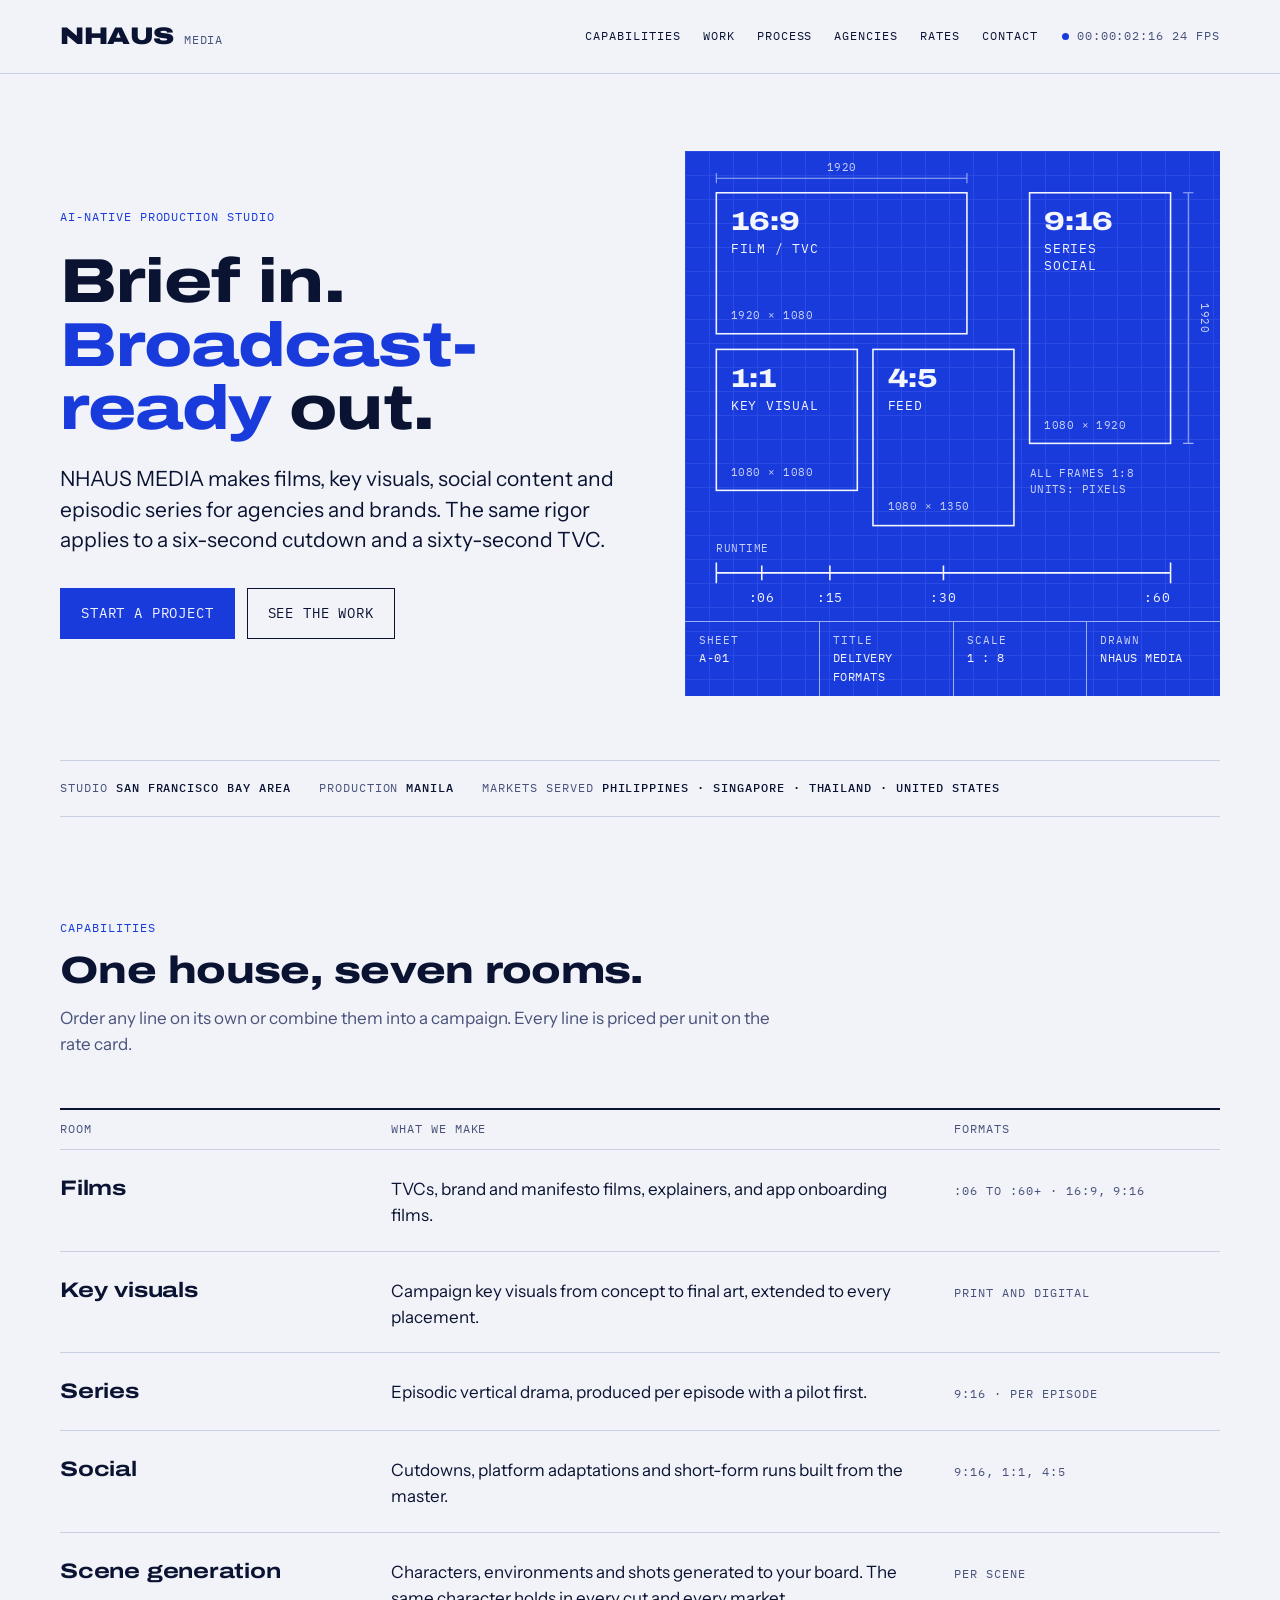
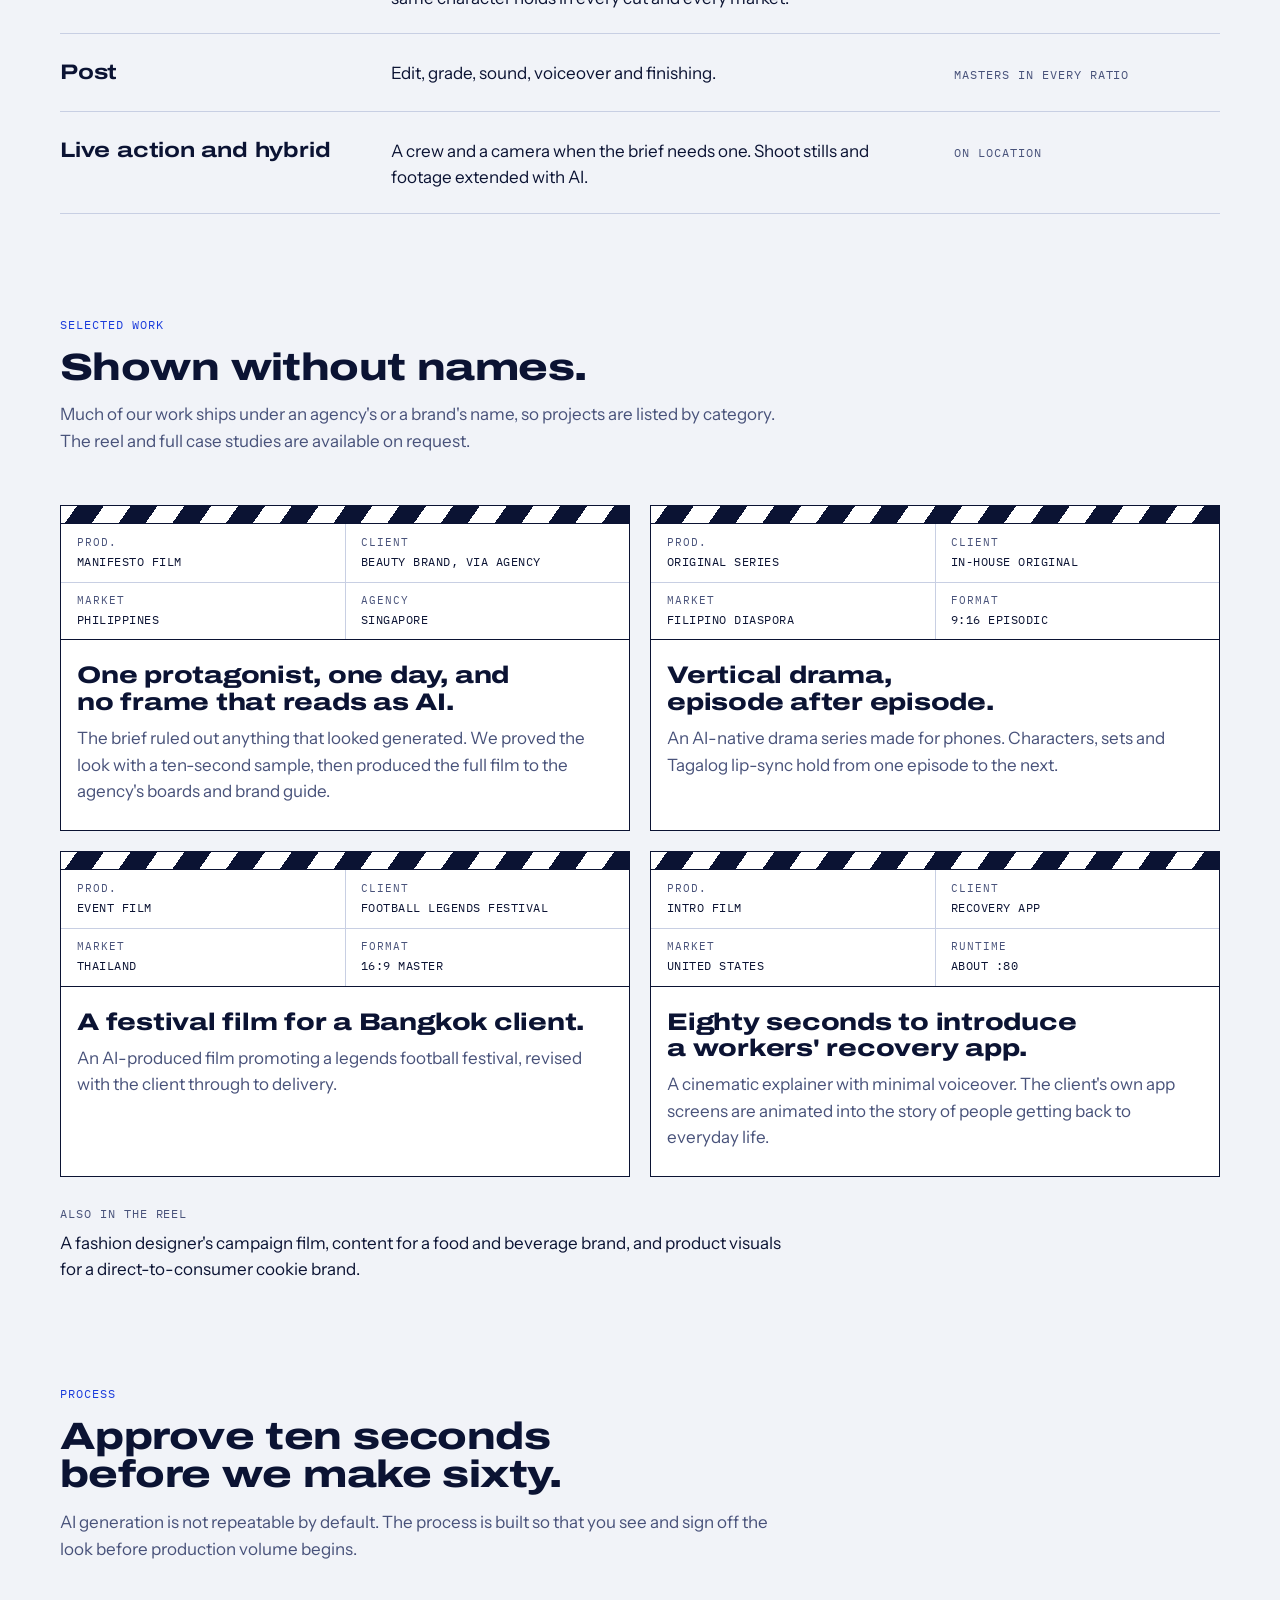
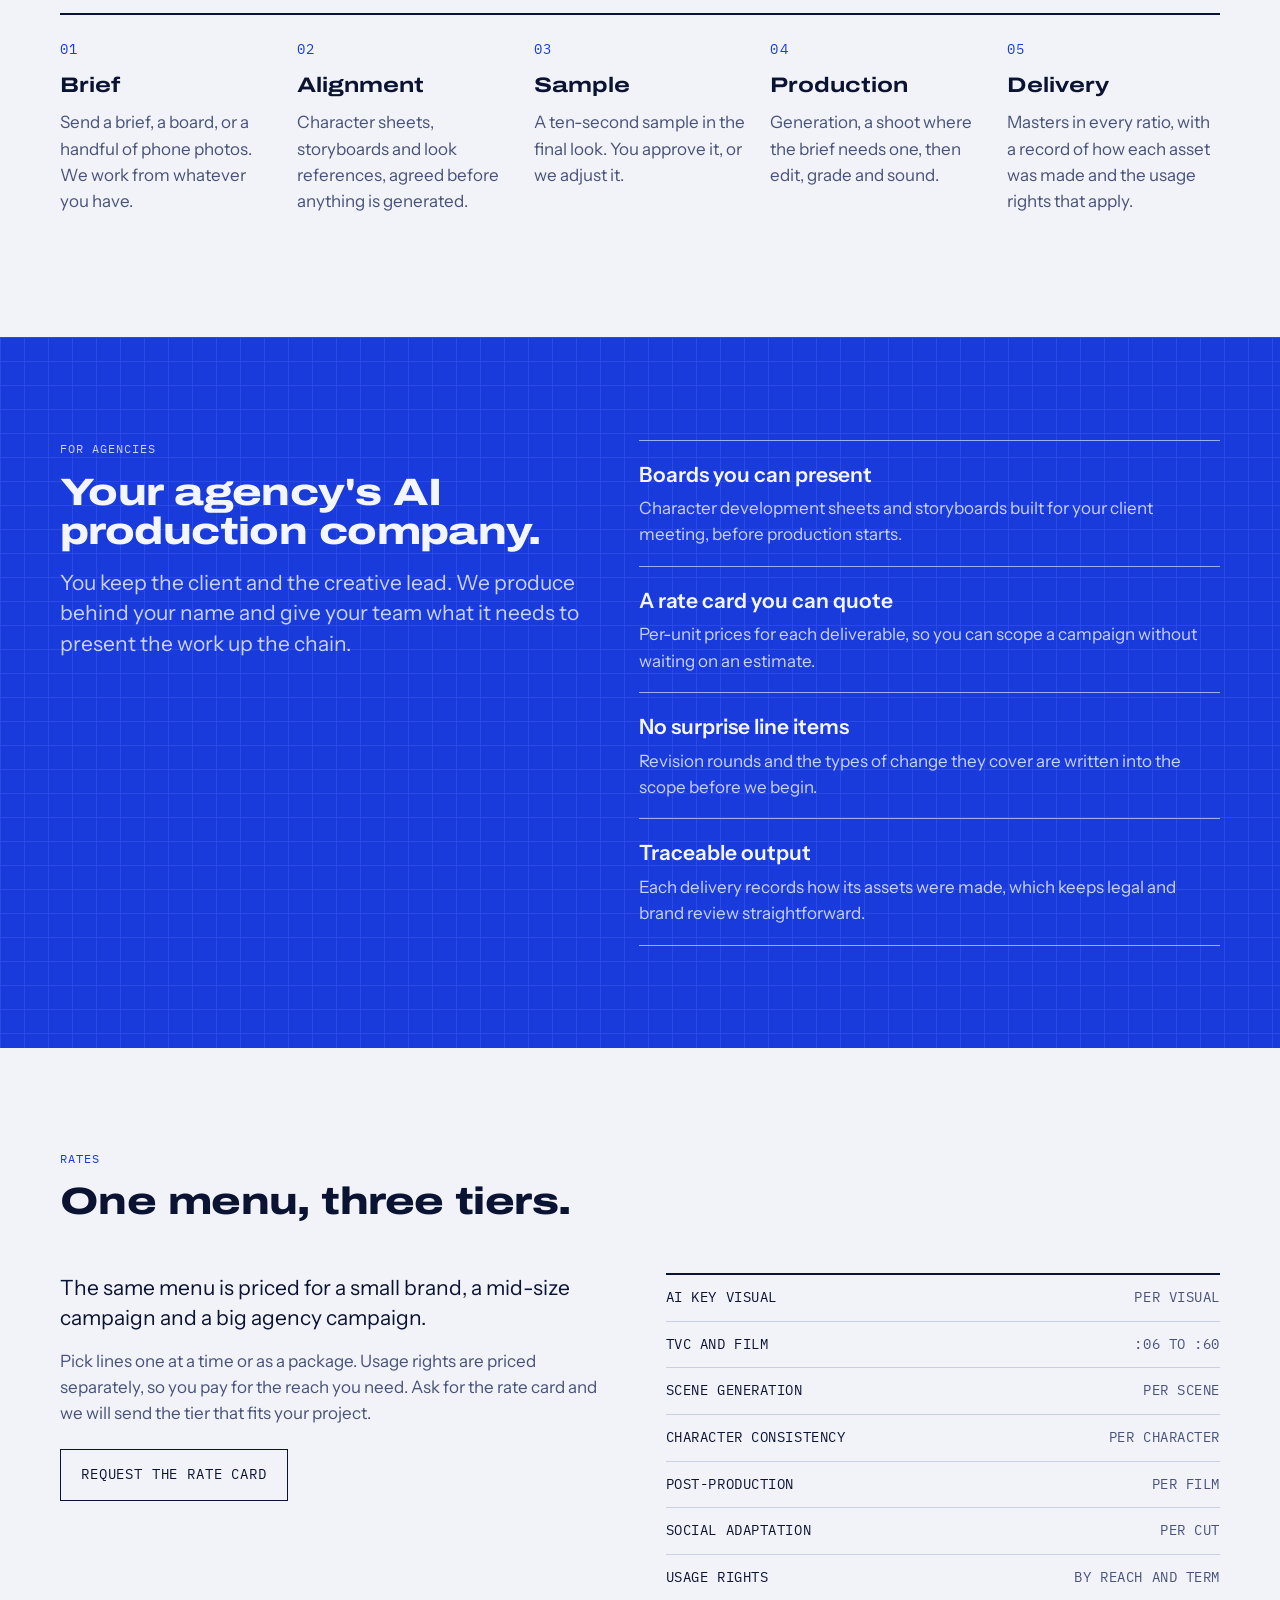
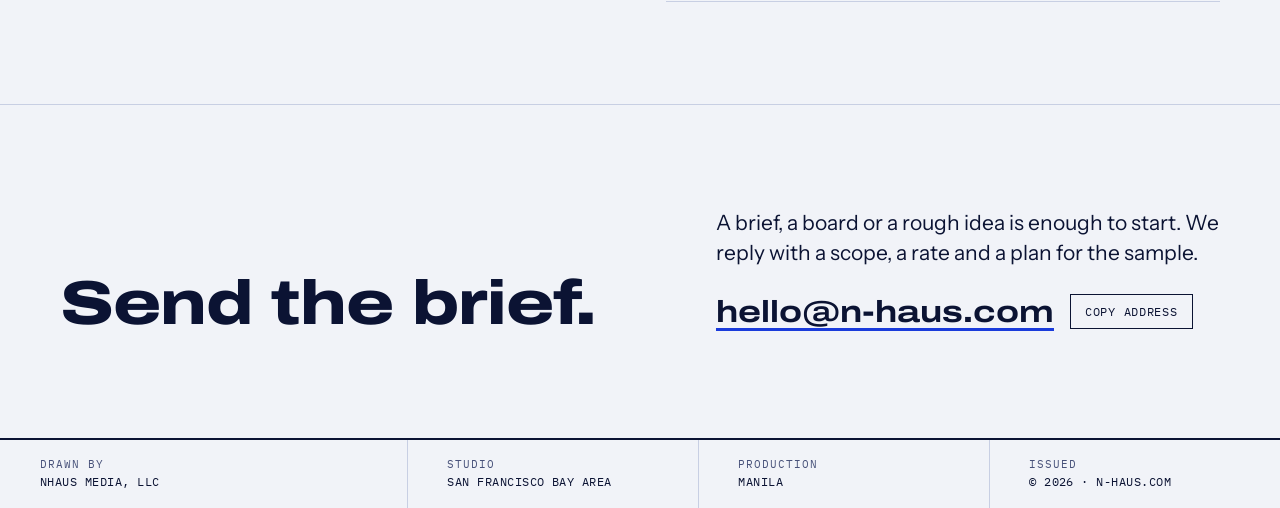
==== index.html @ 71c9416d "Add site v1: index, fonts, favicon, robots, CNAME, .nojekyll Co-Authored-By: Claude Opus 5.5 (1M con" ====
<!doctype html>
<html lang="en">
<head>
<meta charset="utf-8">
<meta name="viewport" content="width=device-width, initial-scale=1, viewport-fit=cover">
<title>NHAUS MEDIA | AI-native production studio</title>
<meta name="description" content="NHAUS MEDIA is an AI-native production studio making films, key visuals, social content and episodic series for agencies and brands.">
<link rel="canonical" href="https://www.n-haus.com/">
<meta property="og:type" content="website">
<meta property="og:site_name" content="NHAUS MEDIA">
<meta property="og:title" content="NHAUS MEDIA | AI-native production studio">
<meta property="og:description" content="NHAUS MEDIA is an AI-native production studio making films, key visuals, social content and episodic series for agencies and brands.">
<meta property="og:url" content="https://www.n-haus.com/">
<meta name="theme-color" content="#1A3BDB">
<link rel="icon" href="favicon.svg" type="image/svg+xml">
<link rel="preload" href="fonts/archivo.woff2" as="font" type="font/woff2" crossorigin>
<style>
@font-face { font-family: "Archivo"; src: url("fonts/archivo.woff2") format("woff2"); font-weight: 100 900; font-stretch: 62% 125%; font-style: normal; font-display: swap; }
@font-face { font-family: "Instrument Sans"; src: url("fonts/instrument-sans.woff2") format("woff2"); font-weight: 400 700; font-style: normal; font-display: swap; }
@font-face { font-family: "IBM Plex Mono"; src: url("fonts/ibm-plex-mono-400.woff2") format("woff2"); font-weight: 400; font-style: normal; font-display: swap; }
@font-face { font-family: "IBM Plex Mono"; src: url("fonts/ibm-plex-mono-500.woff2") format("woff2"); font-weight: 500; font-style: normal; font-display: swap; }
img { max-width: 100%; }
[hidden] { display: none !important; }

/* Layout concept: the site is an architect's drawing set for a production house.
   A cool paper ground, one cyanotype-blue sheet per key moment, frames drawn to scale,
   a schedule instead of feature cards, a title block instead of a footer. */
:root {
  --paper: #F1F3F8;
  --sheet: #FFFFFF;
  --ink: #0B1333;
  --ink-2: #48527A;
  --rule: #C8CFE3;
  --accent: #1A3BDB;
  --band: #1A3BDB;
  --band-grid: #2B4AE4;
  --band-line: #9DAEF8;
  --on-band: #F4F6FF;
  --on-band-2: #C9D2FA;

  --f-display: "Archivo", "Arial Black", "Helvetica Neue", Arial, sans-serif;
  --f-body: "Instrument Sans", "Helvetica Neue", Helvetica, Arial, sans-serif;
  --f-mono: "IBM Plex Mono", ui-monospace, "SF Mono", Menlo, Consolas, monospace;

  --t-xs: 0.75rem;
  --t-sm: 0.875rem;
  --t-base: 1.0625rem;
  --t-lg: 1.3125rem;
  --t-xl: clamp(1.6rem, 1.6vw + 1.1rem, 2.4rem);
  --t-hero: clamp(2.1rem, 3.6vw + 1rem, 4rem);

  --gutter: clamp(16px, 4vw, 40px);
  --section: clamp(56px, 8vw, 112px);
}
@media (prefers-color-scheme: dark) {
  :root:not([data-theme="light"]) {
    --paper: #080C1E;
    --sheet: #0E1430;
    --ink: #E8ECFA;
    --ink-2: #9AA5CB;
    --rule: #252F59;
    --accent: #8CA1FF;
    --band: #1A3BDB;
    --band-grid: #2B4AE4;
    --band-line: #9DAEF8;
    --on-band: #F4F6FF;
    --on-band-2: #C9D2FA;
    color-scheme: dark;
  }
}
:root[data-theme="dark"] {
  --paper: #080C1E;
  --sheet: #0E1430;
  --ink: #E8ECFA;
  --ink-2: #9AA5CB;
  --rule: #252F59;
  --accent: #8CA1FF;
  --band: #1A3BDB;
  --band-grid: #2B4AE4;
  --band-line: #9DAEF8;
  --on-band: #F4F6FF;
  --on-band-2: #C9D2FA;
  color-scheme: dark;
}

*, *::before, *::after { box-sizing: border-box; }
html { scroll-behavior: smooth; }
body {
  margin: 0;
  background: var(--paper);
  color: var(--ink);
  font-family: var(--f-body);
  font-size: var(--t-base);
  line-height: 1.55;
  -webkit-font-smoothing: antialiased;
}
a { color: inherit; }
:focus-visible { outline: 2px solid var(--accent); outline-offset: 3px; }
p { margin: 0; }
h1, h2, h3 { margin: 0; text-wrap: balance; }

.wrap {
  max-width: 1240px;
  margin-inline: auto;
  padding-inline: var(--gutter);
}

/* ---------- shared type roles ---------- */
.mono {
  font-family: var(--f-mono);
  font-size: var(--t-xs);
  letter-spacing: 0.08em;
  text-transform: uppercase;
}
.display {
  font-family: var(--f-display);
  font-stretch: 125%;
  font-variation-settings: "wdth" 125;
  font-weight: 800;
  line-height: 1.02;
  letter-spacing: -0.015em;
}
.eyebrow { color: var(--accent); }
.lede { font-size: var(--t-lg); line-height: 1.45; max-width: 34em; }
.muted { color: var(--ink-2); }

/* ---------- header ---------- */
.top {
  border-bottom: 1px solid var(--rule);
}
.top .wrap {
  display: flex;
  align-items: center;
  gap: 24px;
  padding-block: 18px;
  flex-wrap: wrap;
}
.mark {
  display: flex;
  align-items: baseline;
  gap: 10px;
  text-decoration: none;
  margin-right: auto;
}
.mark b {
  font-family: var(--f-display);
  font-stretch: 125%;
  font-variation-settings: "wdth" 125;
  font-weight: 900;
  font-size: 1.5rem;
  letter-spacing: -0.02em;
}
.mark span { color: var(--ink-2); }
.nav {
  display: flex;
  gap: 22px;
  flex-wrap: nowrap;
  min-width: 0;
  max-width: 100%;
  overflow-x: auto;
  scrollbar-width: none;
}
.nav::-webkit-scrollbar { display: none; }
.nav a { white-space: nowrap; }
.nav a { text-decoration: none; padding-block: 4px; border-bottom: 1px solid transparent; }
.nav a:hover { border-bottom-color: var(--accent); color: var(--accent); }
.tc {
  display: none;
  align-items: center;
  gap: 8px;
  color: var(--ink-2);
  font-variant-numeric: tabular-nums;
}
.tc i { width: 7px; height: 7px; border-radius: 50%; background: var(--accent); display: block; }
@media (min-width: 900px) { .tc { display: flex; } }

/* ---------- hero ---------- */
.hero { padding-block: clamp(36px, 6vw, 80px) clamp(40px, 5vw, 72px); }
.hero-grid {
  display: grid;
  gap: clamp(32px, 5vw, 64px);
  align-items: center;
}
@media (min-width: 1000px) {
  .hero-grid { grid-template-columns: minmax(0, 1.05fr) minmax(0, 1fr); }
}
.hero-copy { display: flex; flex-direction: column; gap: 24px; min-width: 0; }
.hero h1 { font-size: var(--t-hero); overflow-wrap: anywhere; }
.hero h1 em { font-style: normal; color: var(--accent); }
.actions { display: flex; flex-wrap: wrap; gap: 12px; margin-top: 8px; }
.btn {
  display: inline-flex;
  align-items: center;
  gap: 10px;
  padding: 14px 20px;
  font-family: var(--f-mono);
  font-size: var(--t-sm);
  letter-spacing: 0.06em;
  text-transform: uppercase;
  text-decoration: none;
  border: 1px solid var(--ink);
  background: transparent;
  color: var(--ink);
  cursor: pointer;
  transition: transform 0.15s ease, background-color 0.15s ease, color 0.15s ease;
}
.btn:hover { background: var(--ink); color: var(--paper); }
.btn.solid { background: var(--band); border-color: var(--band); color: var(--on-band); }
.btn.solid:hover { transform: translateY(-2px); background: var(--band); color: var(--on-band); }

/* blueprint sheet */
.blueprint {
  background-color: var(--band);
  background-image:
    linear-gradient(var(--band-grid) 1px, transparent 1px),
    linear-gradient(90deg, var(--band-grid) 1px, transparent 1px);
  background-size: 24px 24px;
  color: var(--on-band);
  min-width: 0;
}
.blueprint svg { display: block; width: 100%; height: auto; }
.bp-line { fill: none; stroke: var(--on-band); stroke-width: 1.5; }
.bp-thin { fill: none; stroke: var(--band-line); stroke-width: 1; }
.bp-ratio {
  fill: var(--on-band);
  font-family: var(--f-display);
  font-stretch: 125%;
  font-variation-settings: "wdth" 125;
  font-weight: 800;
  font-size: 25px;
}
.bp-label { fill: var(--on-band); font-family: var(--f-mono); font-size: 12px; letter-spacing: 0.06em; }
.bp-dim { fill: var(--on-band-2); font-family: var(--f-mono); font-size: 11px; letter-spacing: 0.04em; }
.titleblock {
  overflow: hidden;
  display: grid;
  grid-template-columns: repeat(2, minmax(0, 1fr));
  border-top: 1px solid var(--band-line);
}
@media (min-width: 560px) { .titleblock { grid-template-columns: repeat(4, minmax(0, 1fr)); } }
.titleblock div {
  padding: 10px 14px;
  border-right: 1px solid var(--band-line);
  border-bottom: 1px solid var(--band-line);
  margin: 0 -1px -1px 0;
  min-width: 0;
}
.titleblock dt, .tb-k { color: var(--on-band-2); display: block; font-size: 0.6875rem; }
.tb-v { display: block; font-size: var(--t-xs); letter-spacing: 0.04em; }

/* markets line */
.markets {
  display: flex;
  flex-wrap: wrap;
  gap: 8px 28px;
  padding-block: 18px;
  border-top: 1px solid var(--rule);
  border-bottom: 1px solid var(--rule);
  color: var(--ink-2);
}
.markets b { color: var(--ink); font-weight: 500; }

/* ---------- sections ---------- */
.section { padding-block: var(--section); }
.section-head {
  display: grid;
  gap: 14px;
  margin-bottom: clamp(28px, 4vw, 52px);
  max-width: 46rem;
}
.section-head h2 { font-size: var(--t-xl); }

/* schedule of capabilities */
.schedule { border-top: 2px solid var(--ink); }
.row {
  display: grid;
  gap: 6px 32px;
  padding-block: 22px;
  border-bottom: 1px solid var(--rule);
  align-items: baseline;
}
@media (min-width: 820px) {
  .row { grid-template-columns: minmax(0, 0.9fr) minmax(0, 1.6fr) minmax(0, 0.8fr); }
}
.row h3 {
  font-family: var(--f-display);
  font-stretch: 125%;
  font-variation-settings: "wdth" 125;
  font-weight: 700;
  font-size: var(--t-lg);
  letter-spacing: -0.01em;
}
.row p { max-width: 38em; min-width: 0; }
.row .spec { color: var(--ink-2); }
.row-head { padding-block: 10px; color: var(--ink-2); display: none; }
@media (min-width: 820px) { .row-head { display: grid; } }

/* work slates */
.slates { display: grid; gap: 20px; }
@media (min-width: 780px) { .slates { grid-template-columns: repeat(2, minmax(0, 1fr)); } }
.slate {
  background: var(--sheet);
  border: 1px solid var(--ink);
  display: flex;
  flex-direction: column;
  min-width: 0;
}
.sticks {
  height: 18px;
  background: repeating-linear-gradient(-55deg, var(--ink) 0 22px, var(--sheet) 22px 44px);
  border-bottom: 1px solid var(--ink);
}
.slate dl {
  overflow: hidden;
  margin: 0;
  display: grid;
  grid-template-columns: repeat(2, minmax(0, 1fr));
  border-bottom: 1px solid var(--ink);
}
.slate dl div { padding: 10px 16px; border-right: 1px solid var(--rule); border-bottom: 1px solid var(--rule); margin: 0 -1px -1px 0; min-width: 0; }
.slate dt { color: var(--ink-2); font-size: 0.6875rem; }
.slate dd { margin: 2px 0 0; font-size: var(--t-xs); letter-spacing: 0.04em; }
.slate-body { padding: 22px 16px 26px; display: grid; gap: 10px; }
.slate-body h3 {
  font-family: var(--f-display);
  font-stretch: 125%;
  font-variation-settings: "wdth" 125;
  font-weight: 800;
  font-size: 1.5rem;
  line-height: 1.1;
  letter-spacing: -0.01em;
}
.slate-body p { color: var(--ink-2); max-width: 36em; }
.also { margin-top: 28px; display: grid; gap: 6px; max-width: 46rem; }

/* process */
.steps {
  list-style: none;
  margin: 0;
  padding: 0;
  display: grid;
  border-top: 2px solid var(--ink);
}
.steps li {
  display: grid;
  grid-template-columns: 3.2rem minmax(0, 1fr);
  gap: 4px 16px;
  padding-block: 20px;
  border-bottom: 1px solid var(--rule);
  min-width: 0;
}
.steps .n { color: var(--accent); font-size: var(--t-sm); padding-top: 4px; }
.steps h3 { font-family: var(--f-display); font-stretch: 125%; font-variation-settings: "wdth" 125; font-weight: 700; font-size: var(--t-lg); }
.steps p { grid-column: 2; color: var(--ink-2); max-width: 40em; }
@media (min-width: 1040px) {
  .steps { grid-template-columns: repeat(5, minmax(0, 1fr)); gap: 0 24px; }
  .steps li { grid-template-columns: minmax(0, 1fr); border-bottom: 0; align-content: start; gap: 8px; }
  .steps p { grid-column: 1; }
}

/* agencies band */
.band {
  background-color: var(--band);
  background-image:
    linear-gradient(var(--band-grid) 1px, transparent 1px),
    linear-gradient(90deg, var(--band-grid) 1px, transparent 1px);
  background-size: 24px 24px;
  color: var(--on-band);
}
.band .eyebrow { color: var(--on-band-2); }
.band h2 { font-size: var(--t-xl); }
.band-grid { display: grid; gap: clamp(28px, 4vw, 56px); }
@media (min-width: 900px) { .band-grid { grid-template-columns: minmax(0, 1fr) minmax(0, 1.1fr); align-items: start; } }
.band-lead { display: grid; gap: 16px; }
.band-lead .band-say { color: var(--on-band-2); font-size: var(--t-lg); line-height: 1.45; max-width: 30em; }
.terms { margin: 0; display: grid; border-top: 1px solid var(--band-line); }
.terms div { padding-block: 18px; border-bottom: 1px solid var(--band-line); display: grid; gap: 4px; }
.terms dt { font-weight: 600; font-size: var(--t-lg); }
.terms dd { margin: 0; color: var(--on-band-2); max-width: 38em; }

/* rates */
.rates { display: grid; gap: clamp(24px, 4vw, 56px); }
@media (min-width: 900px) { .rates { grid-template-columns: minmax(0, 1fr) minmax(0, 1fr); } }
.rates p + p { margin-top: 14px; }
.menu { list-style: none; margin: 0; padding: 0; border-top: 2px solid var(--ink); }
.menu li {
  display: flex;
  justify-content: space-between;
  gap: 16px;
  padding-block: 12px;
  border-bottom: 1px solid var(--rule);
  font-size: var(--t-sm);
  letter-spacing: 0.04em;
}
.menu li span:last-child { color: var(--ink-2); text-align: right; }

/* contact */
.contact { padding-block: var(--section); border-top: 1px solid var(--rule); }
.contact-grid { display: grid; gap: clamp(28px, 4vw, 56px); align-items: end; }
@media (min-width: 900px) { .contact-grid { grid-template-columns: minmax(0, 1.2fr) minmax(0, 1fr); } }
.contact h2 { font-size: var(--t-hero); }
.contact-copy { display: grid; gap: 20px; }
.mail {
  display: flex;
  flex-wrap: wrap;
  align-items: center;
  gap: 12px 16px;
}
.mail a {
  font-family: var(--f-display);
  font-stretch: 125%;
  font-variation-settings: "wdth" 125;
  font-weight: 700;
  font-size: clamp(1.25rem, 2vw + 0.8rem, 1.9rem);
  text-decoration-color: var(--accent);
  text-underline-offset: 6px;
  overflow-wrap: anywhere;
  user-select: all;
}
.btn.small { padding: 9px 14px; font-size: var(--t-xs); }

/* footer title block */
.foot { border-top: 2px solid var(--ink); overflow: hidden; }
.foot-grid { display: grid; grid-template-columns: repeat(2, minmax(0, 1fr)); }
@media (min-width: 820px) { .foot-grid { grid-template-columns: 1.4fr 1fr 1fr 1fr; } }
.foot-grid div { padding: 16px var(--gutter); border-right: 1px solid var(--rule); border-bottom: 1px solid var(--rule); margin: 0 -1px -1px 0; min-width: 0; }
.foot-grid .k { color: var(--ink-2); display: block; font-size: 0.6875rem; }
.foot-grid .v { display: block; font-size: var(--t-xs); letter-spacing: 0.04em; }

@media (prefers-reduced-motion: reduce) {
  html { scroll-behavior: auto; }
  .btn { transition: none; }
  .btn.solid:hover { transform: none; }
}
</style>
</head>
<body>
<header class="top">
  <div class="wrap">
    <a class="mark" href="#top" aria-label="NHAUS MEDIA, home">
      <b>NHAUS</b><span class="mono">Media</span>
    </a>
    <nav class="nav mono" aria-label="Sections">
      <a href="#capabilities">Capabilities</a>
      <a href="#work">Work</a>
      <a href="#process">Process</a>
      <a href="#agencies">Agencies</a>
      <a href="#rates">Rates</a>
      <a href="#contact">Contact</a>
    </nav>
    <div class="tc mono" aria-hidden="true"><i></i><span id="timecode">00:00:00:00</span><span>24 fps</span></div>
  </div>
</header>

<main id="top">
  <section class="hero">
    <div class="wrap hero-grid">
      <div class="hero-copy">
        <p class="mono eyebrow">AI-native production studio</p>
        <h1 class="display">Brief in. <em>Broadcast-ready</em> out.</h1>
        <p class="lede">NHAUS MEDIA makes films, key visuals, social content and episodic series for agencies and brands. The same rigor applies to a six-second cutdown and a sixty-second TVC.</p>
        <div class="actions">
          <a class="btn solid" href="#contact">Start a project</a>
          <a class="btn" href="#work">See the work</a>
        </div>
      </div>

      <figure class="blueprint" style="margin:0">
        <svg viewBox="0 0 512 450" role="img" aria-labelledby="bp-title bp-desc">
          <title id="bp-title">Delivery formats, drawn to scale</title>
          <desc id="bp-desc">Four frames at 1 to 8 scale: 16 by 9 for film and TVC, 9 by 16 for vertical series and social, 1 by 1 for key visuals, and 4 by 5 for feed. A runtime ruler below marks 6, 15, 30 and 60 seconds.</desc>

          <!-- dimension line above the 16:9 frame -->
          <path class="bp-thin" d="M30 26 H270 M30 21 V31 M270 21 V31"/>
          <text class="bp-dim" x="150" y="19" text-anchor="middle">1920</text>
          <!-- dimension line right of the 9:16 frame -->
          <path class="bp-thin" d="M482 40 V280 M477 40 H487 M477 280 H487"/>
          <text class="bp-dim" x="0" y="0" text-anchor="middle" transform="translate(494 160) rotate(90)">1920</text>

          <!-- 16:9 -->
          <rect class="bp-line" x="30" y="40" width="240" height="135"/>
          <text class="bp-ratio" x="44" y="76">16:9</text>
          <text class="bp-label" x="44" y="98">FILM / TVC</text>
          <text class="bp-dim" x="44" y="161">1920 × 1080</text>

          <!-- 9:16 -->
          <rect class="bp-line" x="330" y="40" width="135" height="240"/>
          <text class="bp-ratio" x="344" y="76">9:16</text>
          <text class="bp-label" x="344" y="98">SERIES</text>
          <text class="bp-label" x="344" y="114">SOCIAL</text>
          <text class="bp-dim" x="344" y="266">1080 × 1920</text>

          <!-- 1:1 -->
          <rect class="bp-line" x="30" y="190" width="135" height="135"/>
          <text class="bp-ratio" x="44" y="226">1:1</text>
          <text class="bp-label" x="44" y="248">KEY VISUAL</text>
          <text class="bp-dim" x="44" y="311">1080 × 1080</text>

          <!-- 4:5 -->
          <rect class="bp-line" x="180" y="190" width="135" height="168.75"/>
          <text class="bp-ratio" x="194" y="226">4:5</text>
          <text class="bp-label" x="194" y="248">FEED</text>
          <text class="bp-dim" x="194" y="344">1080 × 1350</text>

          <!-- legend -->
          <text class="bp-dim" x="330" y="312">ALL FRAMES 1:8</text>
          <text class="bp-dim" x="330" y="328">UNITS: PIXELS</text>

          <!-- runtime ruler: 60 s across 435 units -->
          <path class="bp-line" d="M30 404 H465"/>
          <path class="bp-line" d="M30 394 V414 M73.5 397 V411 M138.75 397 V411 M247.5 397 V411 M465 394 V414"/>
          <text class="bp-dim" x="30" y="384">RUNTIME</text>
          <text class="bp-label" x="73.5" y="432" text-anchor="middle">:06</text>
          <text class="bp-label" x="138.75" y="432" text-anchor="middle">:15</text>
          <text class="bp-label" x="247.5" y="432" text-anchor="middle">:30</text>
          <text class="bp-label" x="465" y="432" text-anchor="end">:60</text>
        </svg>
        <figcaption class="titleblock mono">
          <div><span class="tb-k">Sheet</span><span class="tb-v">A-01</span></div>
          <div><span class="tb-k">Title</span><span class="tb-v">Delivery formats</span></div>
          <div><span class="tb-k">Scale</span><span class="tb-v">1 : 8</span></div>
          <div><span class="tb-k">Drawn</span><span class="tb-v">NHAUS MEDIA</span></div>
        </figcaption>
      </figure>
    </div>
  </section>

  <div class="wrap">
    <p class="markets mono">
      <span>Studio <b>San Francisco Bay Area</b></span>
      <span>Production <b>Manila</b></span>
      <span>Markets served <b>Philippines · Singapore · Thailand · United States</b></span>
    </p>
  </div>

  <section class="section" id="capabilities">
    <div class="wrap">
      <div class="section-head">
        <p class="mono eyebrow">Capabilities</p>
        <h2 class="display">One house, seven rooms.</h2>
        <p class="muted">Order any line on its own or combine them into a campaign. Every line is priced per unit on the rate card.</p>
      </div>

      <div class="schedule">
        <div class="row row-head mono" aria-hidden="true"><span>Room</span><span>What we make</span><span>Formats</span></div>
        <div class="row">
          <h3>Films</h3>
          <p>TVCs, brand and manifesto films, explainers, and app onboarding films.</p>
          <p class="mono spec">:06 to :60+ · 16:9, 9:16</p>
        </div>
        <div class="row">
          <h3>Key visuals</h3>
          <p>Campaign key visuals from concept to final art, extended to every placement.</p>
          <p class="mono spec">Print and digital</p>
        </div>
        <div class="row">
          <h3>Series</h3>
          <p>Episodic vertical drama, produced per episode with a pilot first.</p>
          <p class="mono spec">9:16 · Per episode</p>
        </div>
        <div class="row">
          <h3>Social</h3>
          <p>Cutdowns, platform adaptations and short-form runs built from the master.</p>
          <p class="mono spec">9:16, 1:1, 4:5</p>
        </div>
        <div class="row">
          <h3>Scene generation</h3>
          <p>Characters, environments and shots generated to your board. The same character holds in every cut and every market.</p>
          <p class="mono spec">Per scene</p>
        </div>
        <div class="row">
          <h3>Post</h3>
          <p>Edit, grade, sound, voiceover and finishing.</p>
          <p class="mono spec">Masters in every ratio</p>
        </div>
        <div class="row">
          <h3>Live action and hybrid</h3>
          <p>A crew and a camera when the brief needs one. Shoot stills and footage extended with AI.</p>
          <p class="mono spec">On location</p>
        </div>
      </div>
    </div>
  </section>

  <section class="section" id="work" style="padding-top:0">
    <div class="wrap">
      <div class="section-head">
        <p class="mono eyebrow">Selected work</p>
        <h2 class="display">Shown without names.</h2>
        <p class="muted">Much of our work ships under an agency's or a brand's name, so projects are listed by category. The reel and full case studies are available on request.</p>
      </div>

      <div class="slates">
        <article class="slate">
          <div class="sticks" aria-hidden="true"></div>
          <dl class="mono">
            <div><dt>Prod.</dt><dd>Manifesto film</dd></div>
            <div><dt>Client</dt><dd>Beauty brand, via agency</dd></div>
            <div><dt>Market</dt><dd>Philippines</dd></div>
            <div><dt>Agency</dt><dd>Singapore</dd></div>
          </dl>
          <div class="slate-body">
            <h3>One protagonist, one day, and no frame that reads as AI.</h3>
            <p>The brief ruled out anything that looked generated. We proved the look with a ten-second sample, then produced the full film to the agency's boards and brand guide.</p>
          </div>
        </article>

        <article class="slate">
          <div class="sticks" aria-hidden="true"></div>
          <dl class="mono">
            <div><dt>Prod.</dt><dd>Original series</dd></div>
            <div><dt>Client</dt><dd>In-house original</dd></div>
            <div><dt>Market</dt><dd>Filipino diaspora</dd></div>
            <div><dt>Format</dt><dd>9:16 episodic</dd></div>
          </dl>
          <div class="slate-body">
            <h3>Vertical drama, episode after episode.</h3>
            <p>An AI-native drama series made for phones. Characters, sets and Tagalog lip-sync hold from one episode to the next.</p>
          </div>
        </article>

        <article class="slate">
          <div class="sticks" aria-hidden="true"></div>
          <dl class="mono">
            <div><dt>Prod.</dt><dd>Event film</dd></div>
            <div><dt>Client</dt><dd>Football legends festival</dd></div>
            <div><dt>Market</dt><dd>Thailand</dd></div>
            <div><dt>Format</dt><dd>16:9 master</dd></div>
          </dl>
          <div class="slate-body">
            <h3>A festival film for a Bangkok client.</h3>
            <p>An AI-produced film promoting a legends football festival, revised with the client through to delivery.</p>
          </div>
        </article>

        <article class="slate">
          <div class="sticks" aria-hidden="true"></div>
          <dl class="mono">
            <div><dt>Prod.</dt><dd>Intro film</dd></div>
            <div><dt>Client</dt><dd>Recovery app</dd></div>
            <div><dt>Market</dt><dd>United States</dd></div>
            <div><dt>Runtime</dt><dd>About :80</dd></div>
          </dl>
          <div class="slate-body">
            <h3>Eighty seconds to introduce a workers' recovery app.</h3>
            <p>A cinematic explainer with minimal voiceover. The client's own app screens are animated into the story of people getting back to everyday life.</p>
          </div>
        </article>
      </div>

      <div class="also">
        <p class="mono muted">Also in the reel</p>
        <p>A fashion designer's campaign film, content for a food and beverage brand, and product visuals for a direct-to-consumer cookie brand.</p>
      </div>
    </div>
  </section>

  <section class="section" id="process" style="padding-top:0">
    <div class="wrap">
      <div class="section-head">
        <p class="mono eyebrow">Process</p>
        <h2 class="display">Approve ten seconds before we make sixty.</h2>
        <p class="muted">AI generation is not repeatable by default. The process is built so that you see and sign off the look before production volume begins.</p>
      </div>

      <ol class="steps">
        <li>
          <span class="mono n">01</span>
          <h3>Brief</h3>
          <p>Send a brief, a board, or a handful of phone photos. We work from whatever you have.</p>
        </li>
        <li>
          <span class="mono n">02</span>
          <h3>Alignment</h3>
          <p>Character sheets, storyboards and look references, agreed before anything is generated.</p>
        </li>
        <li>
          <span class="mono n">03</span>
          <h3>Sample</h3>
          <p>A ten-second sample in the final look. You approve it, or we adjust it.</p>
        </li>
        <li>
          <span class="mono n">04</span>
          <h3>Production</h3>
          <p>Generation, a shoot where the brief needs one, then edit, grade and sound.</p>
        </li>
        <li>
          <span class="mono n">05</span>
          <h3>Delivery</h3>
          <p>Masters in every ratio, with a record of how each asset was made and the usage rights that apply.</p>
        </li>
      </ol>
    </div>
  </section>

  <section class="section band" id="agencies">
    <div class="wrap band-grid">
      <div class="band-lead">
        <p class="mono eyebrow">For agencies</p>
        <h2 class="display">Your agency's AI production company.</h2>
        <p class="band-say">You keep the client and the creative lead. We produce behind your name and give your team what it needs to present the work up the chain.</p>
      </div>
      <dl class="terms">
        <div>
          <dt>Boards you can present</dt>
          <dd>Character development sheets and storyboards built for your client meeting, before production starts.</dd>
        </div>
        <div>
          <dt>A rate card you can quote</dt>
          <dd>Per-unit prices for each deliverable, so you can scope a campaign without waiting on an estimate.</dd>
        </div>
        <div>
          <dt>No surprise line items</dt>
          <dd>Revision rounds and the types of change they cover are written into the scope before we begin.</dd>
        </div>
        <div>
          <dt>Traceable output</dt>
          <dd>Each delivery records how its assets were made, which keeps legal and brand review straightforward.</dd>
        </div>
      </dl>
    </div>
  </section>

  <section class="section" id="rates">
    <div class="wrap">
      <div class="section-head">
        <p class="mono eyebrow">Rates</p>
        <h2 class="display">One menu, three tiers.</h2>
      </div>
      <div class="rates">
        <div>
          <p class="lede">The same menu is priced for a small brand, a mid-size campaign and a big agency campaign.</p>
          <p class="muted">Pick lines one at a time or as a package. Usage rights are priced separately, so you pay for the reach you need. Ask for the rate card and we will send the tier that fits your project.</p>
          <div class="actions" style="margin-top:22px">
            <a class="btn" href="#contact">Request the rate card</a>
          </div>
        </div>
        <ul class="menu mono">
          <li><span>AI key visual</span><span>Per visual</span></li>
          <li><span>TVC and film</span><span>:06 to :60</span></li>
          <li><span>Scene generation</span><span>Per scene</span></li>
          <li><span>Character consistency</span><span>Per character</span></li>
          <li><span>Post-production</span><span>Per film</span></li>
          <li><span>Social adaptation</span><span>Per cut</span></li>
          <li><span>Usage rights</span><span>By reach and term</span></li>
        </ul>
      </div>
    </div>
  </section>

  <section class="contact" id="contact">
    <div class="wrap contact-grid">
      <h2 class="display">Send the brief.</h2>
      <div class="contact-copy">
        <p class="lede">A brief, a board or a rough idea is enough to start. We reply with a scope, a rate and a plan for the sample.</p>
        <div class="mail">
          <a id="email-link" href="mailto:hello@n-haus.com">hello@n-haus.com</a>
          <button class="btn small" type="button" id="copy-email">Copy address</button>
        </div>
      </div>
    </div>
  </section>
</main>

<footer class="foot">
  <div class="foot-grid mono">
    <div><span class="k">Drawn by</span><span class="v">NHAUS MEDIA, LLC</span></div>
    <div><span class="k">Studio</span><span class="v">San Francisco Bay Area</span></div>
    <div><span class="k">Production</span><span class="v">Manila</span></div>
    <div><span class="k">Issued</span><span class="v">© 2026 · n-haus.com</span></div>
  </div>
</footer>

<script>
(function () {
  // Running timecode at 24 fps, counted from page load.
  var tc = document.getElementById('timecode');
  var still = window.matchMedia && window.matchMedia('(prefers-reduced-motion: reduce)').matches;
  function pad(n) { return (n < 10 ? '0' : '') + n; }
  if (tc && !still && window.requestAnimationFrame) {
    var start = performance.now();
    var last = -1;
    (function tick(now) {
      var frames = Math.floor(((now - start) / 1000) * 24);
      if (frames !== last) {
        last = frames;
        var f = frames % 24;
        var s = Math.floor(frames / 24);
        tc.textContent = pad(Math.floor(s / 3600) % 24) + ':' + pad(Math.floor(s / 60) % 60) + ':' + pad(s % 60) + ':' + pad(f);
      }
      requestAnimationFrame(tick);
    })(start);
  }

  // Copy the email address, with a select-the-text fallback.
  var btn = document.getElementById('copy-email');
  var link = document.getElementById('email-link');
  if (btn && link) {
    btn.addEventListener('click', function () {
      var address = link.textContent.trim();
      function selectIt() {
        var range = document.createRange();
        range.selectNodeContents(link);
        var sel = window.getSelection();
        sel.removeAllRanges();
        sel.addRange(range);
        btn.textContent = 'Selected';
      }
      if (navigator.clipboard && navigator.clipboard.writeText) {
        navigator.clipboard.writeText(address).then(function () {
          btn.textContent = 'Copied';
        }, selectIt);
      } else {
        selectIt();
      }
      setTimeout(function () { btn.textContent = 'Copy address'; }, 2200);
    });
  }
})();
</script>
</body>
</html>
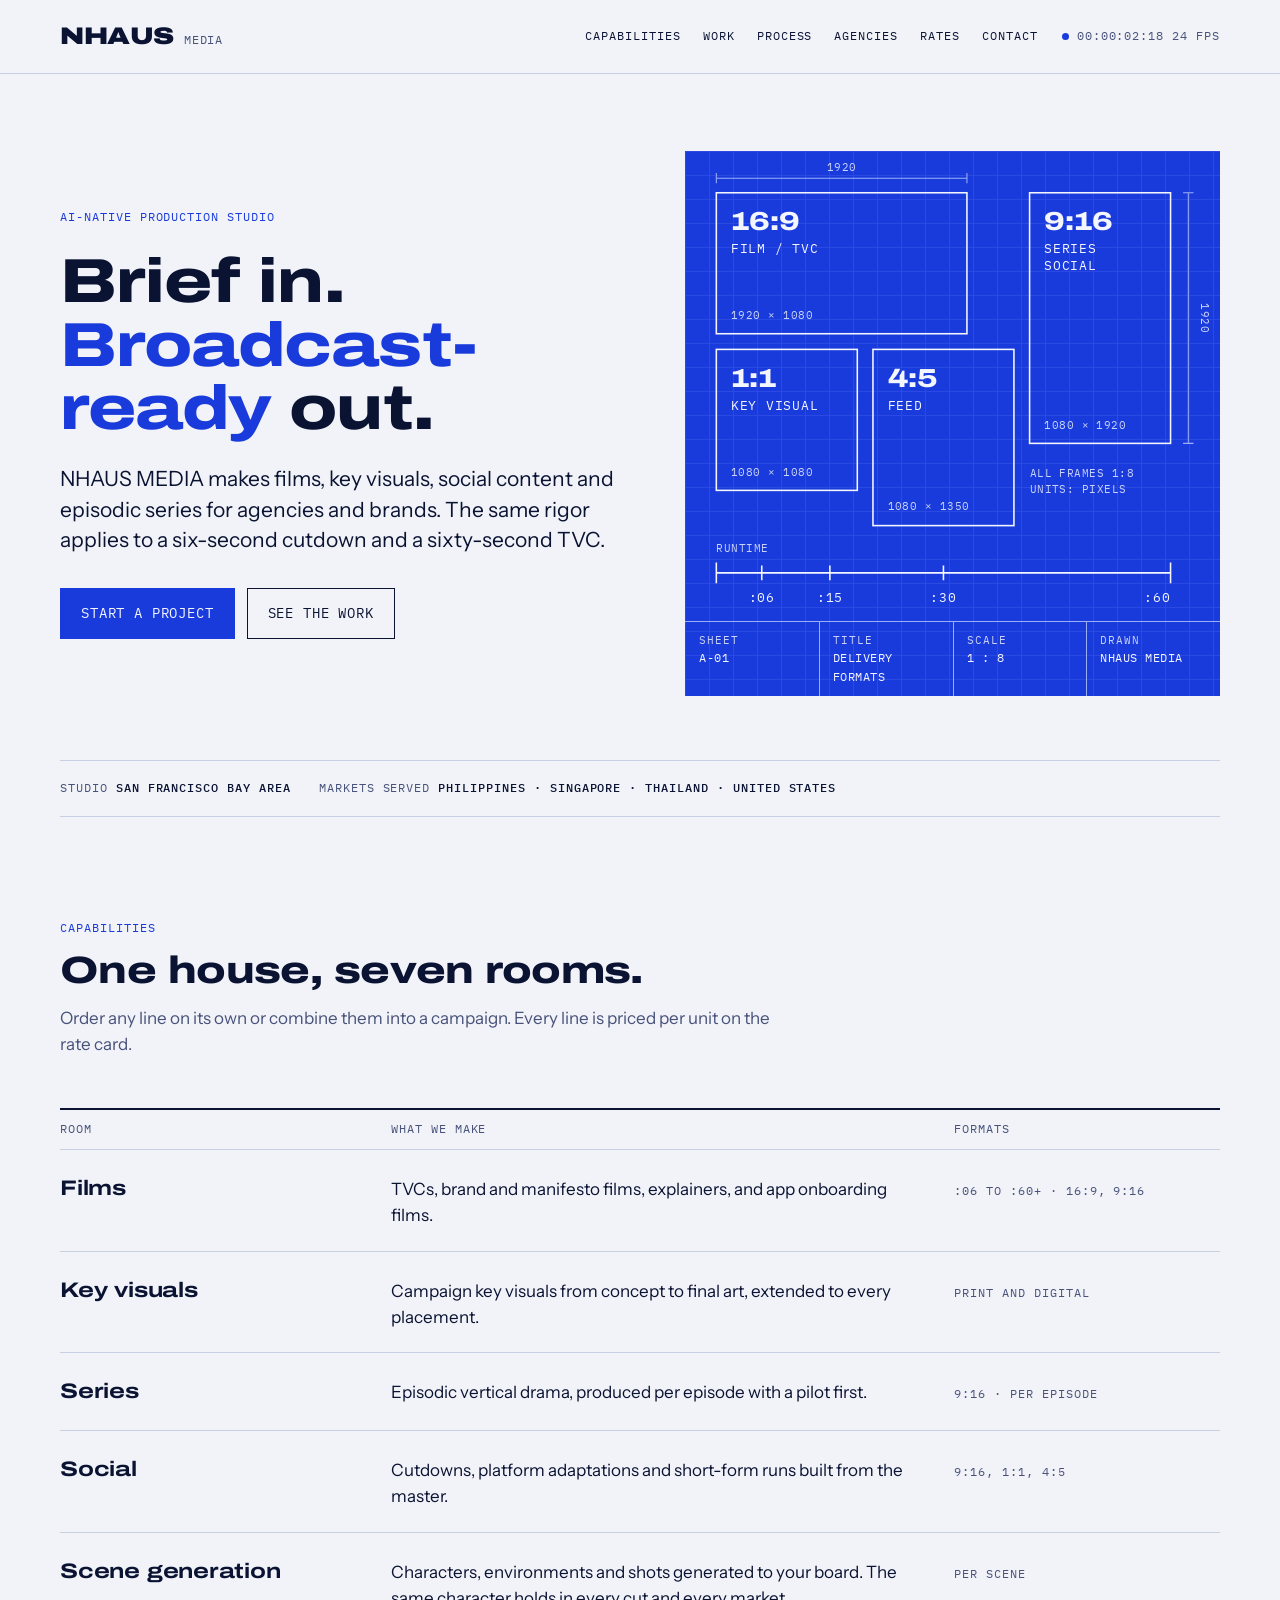
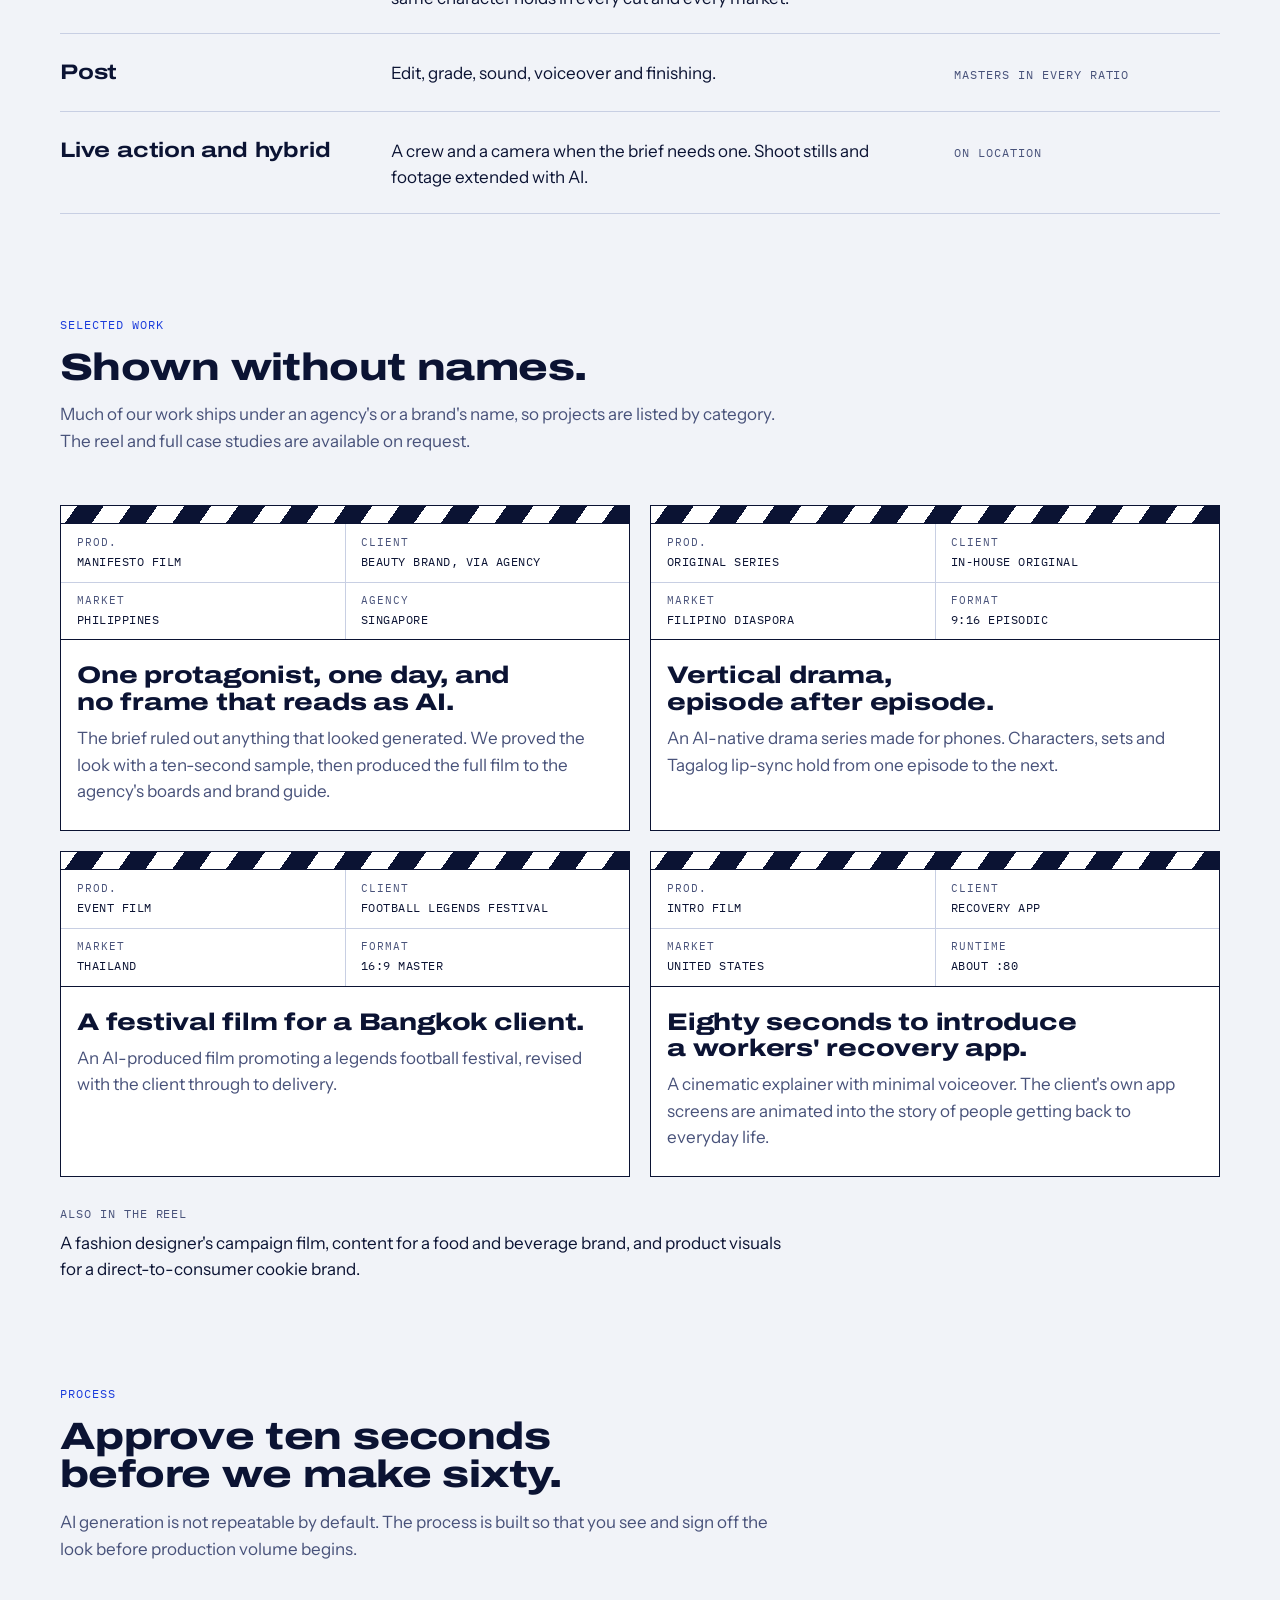
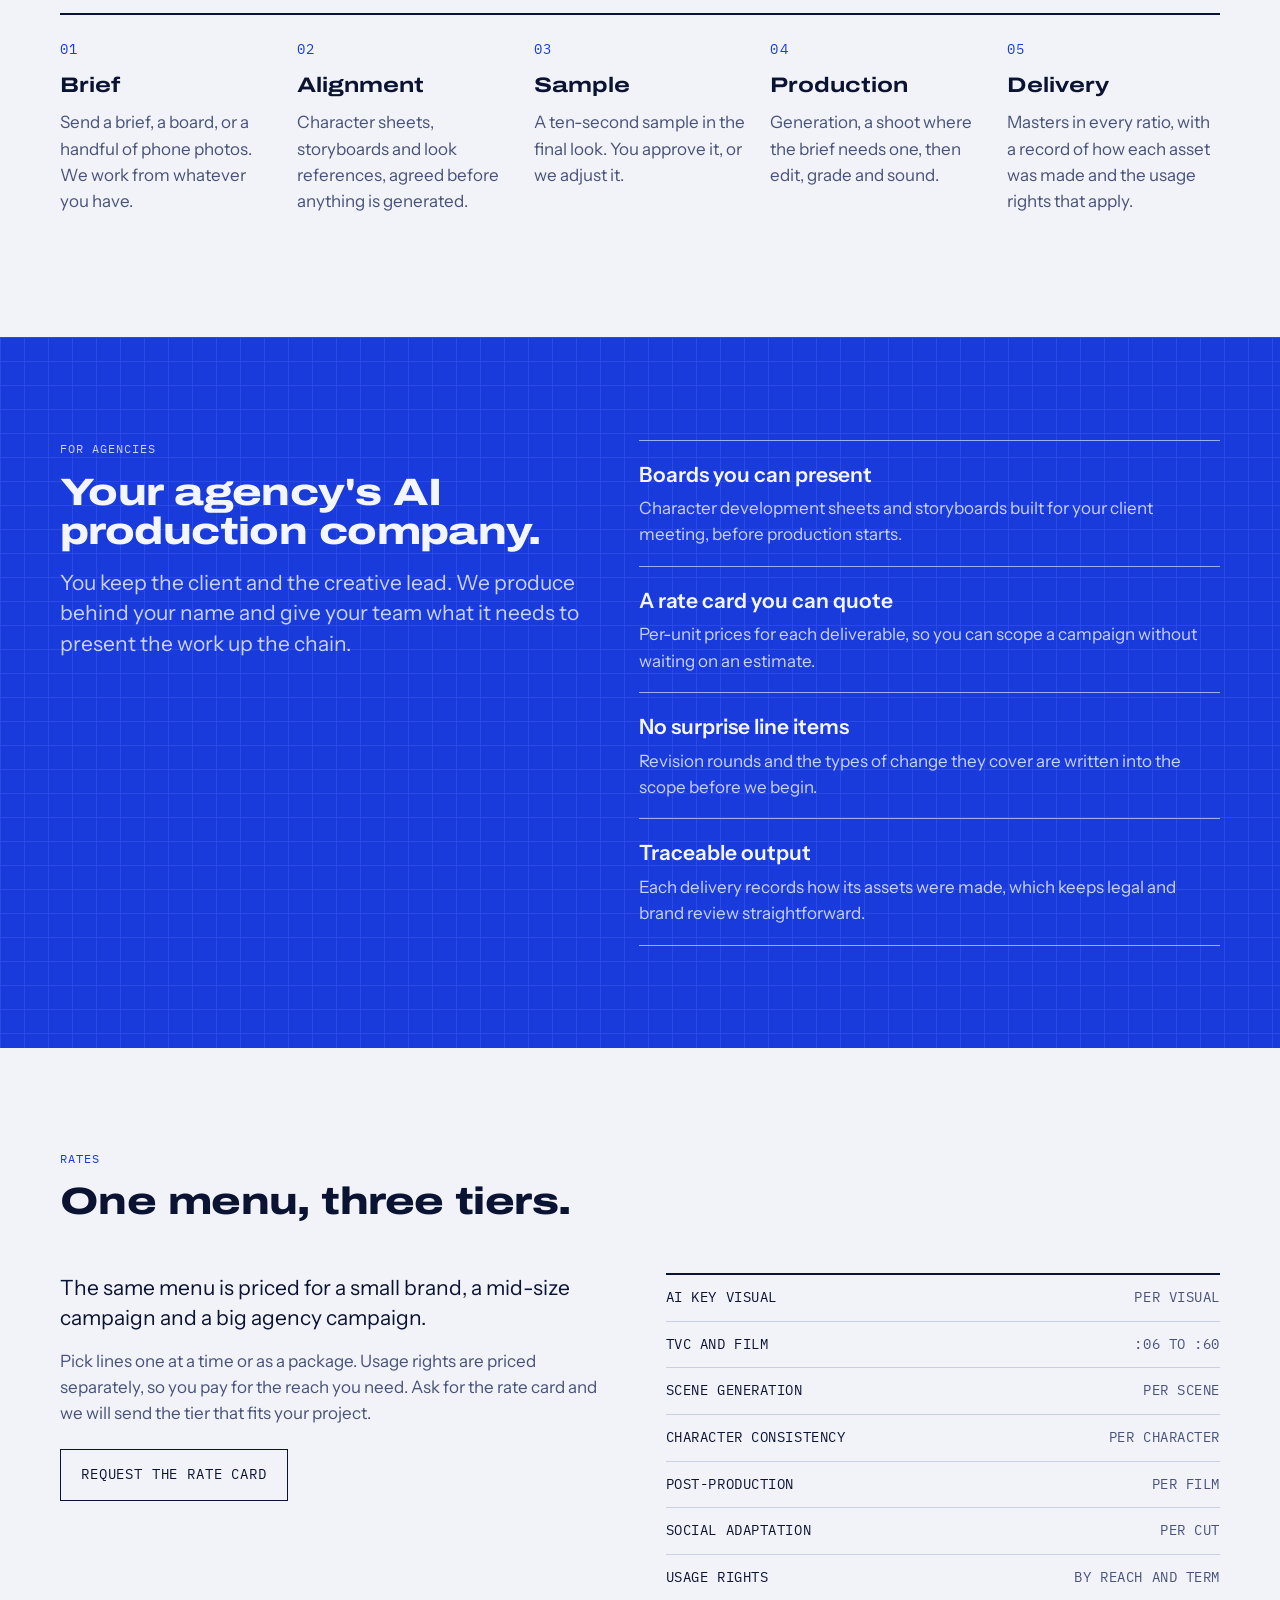
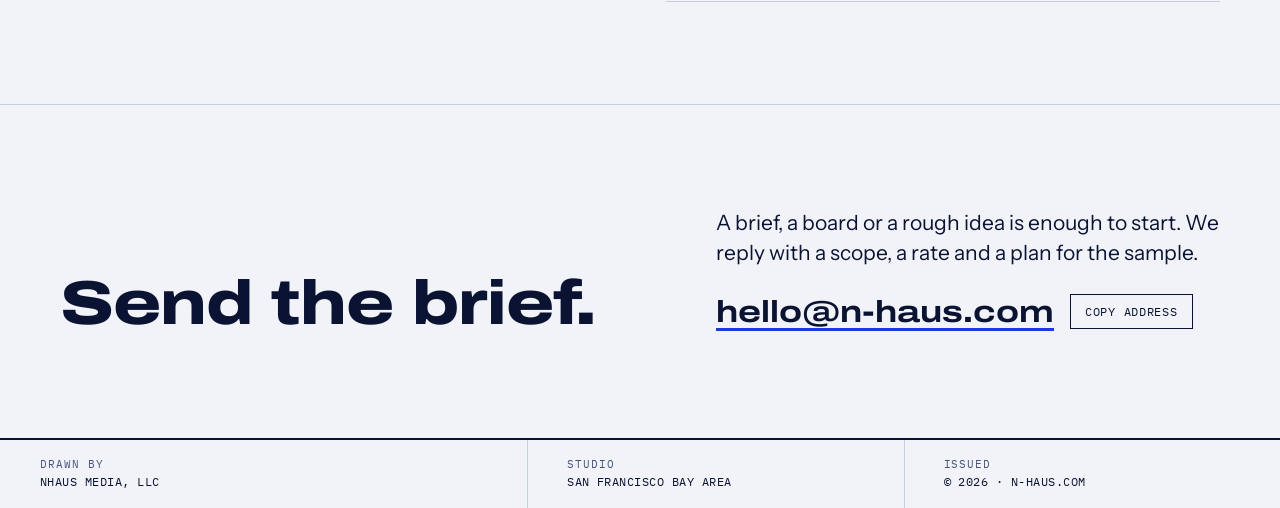
==== commit e7d41ea0: "Remove Manila from hero strip and footer; rebalance footer grid NHAUS-SITE-002  Co-Authored-By: Clau" ====
--- a/index.html
+++ b/index.html
@@ -422,7 +422,11 @@
 /* footer title block */
 .foot { border-top: 2px solid var(--ink); overflow: hidden; }
 .foot-grid { display: grid; grid-template-columns: repeat(2, minmax(0, 1fr)); }
-@media (min-width: 820px) { .foot-grid { grid-template-columns: 1.4fr 1fr 1fr 1fr; } }
+.foot-grid div:first-child { grid-column: 1 / -1; }
+@media (min-width: 820px) {
+  .foot-grid { grid-template-columns: 1.4fr 1fr 1fr; }
+  .foot-grid div:first-child { grid-column: auto; }
+}
 .foot-grid div { padding: 16px var(--gutter); border-right: 1px solid var(--rule); border-bottom: 1px solid var(--rule); margin: 0 -1px -1px 0; min-width: 0; }
 .foot-grid .k { color: var(--ink-2); display: block; font-size: 0.6875rem; }
 .foot-grid .v { display: block; font-size: var(--t-xs); letter-spacing: 0.04em; }
@@ -528,7 +532,6 @@
   <div class="wrap">
     <p class="markets mono">
       <span>Studio <b>San Francisco Bay Area</b></span>
-      <span>Production <b>Manila</b></span>
       <span>Markets served <b>Philippines · Singapore · Thailand · United States</b></span>
     </p>
   </div>
@@ -766,7 +769,6 @@
   <div class="foot-grid mono">
     <div><span class="k">Drawn by</span><span class="v">NHAUS MEDIA, LLC</span></div>
     <div><span class="k">Studio</span><span class="v">San Francisco Bay Area</span></div>
-    <div><span class="k">Production</span><span class="v">Manila</span></div>
     <div><span class="k">Issued</span><span class="v">© 2026 · n-haus.com</span></div>
   </div>
 </footer>
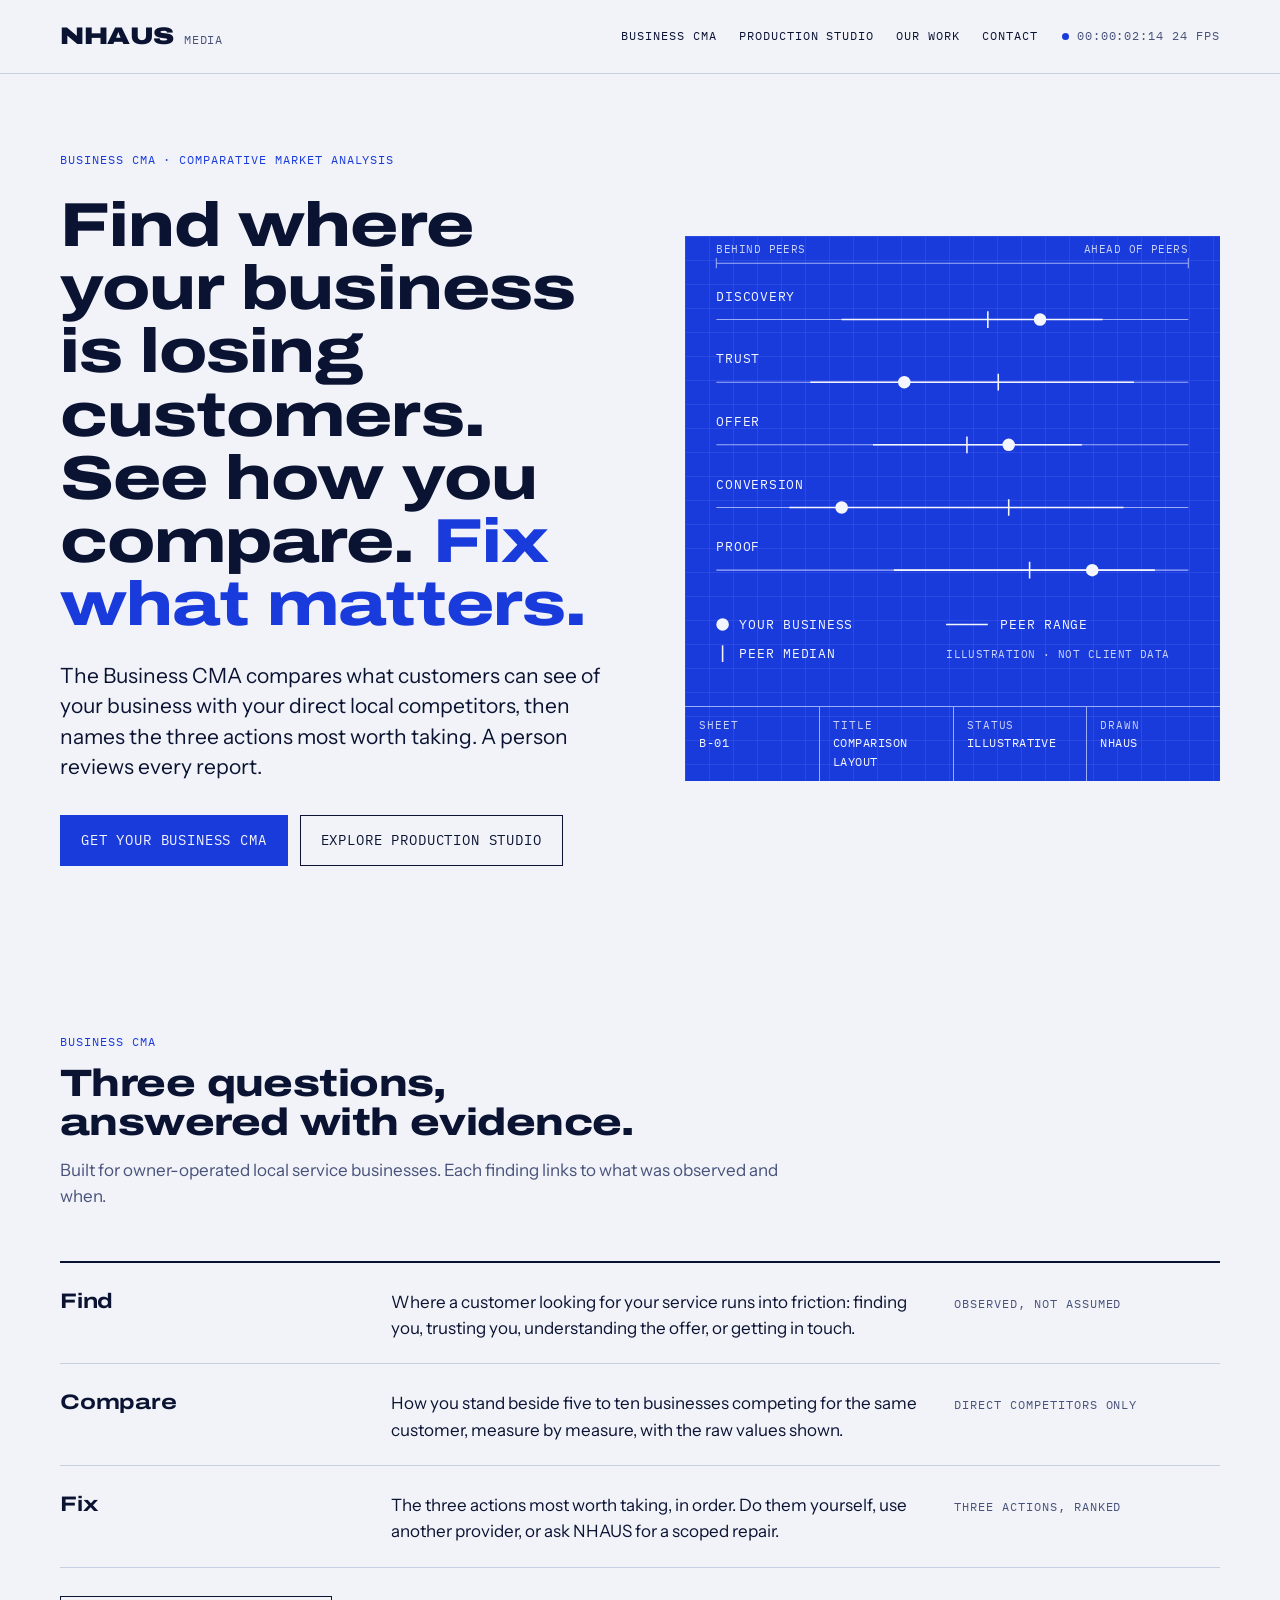
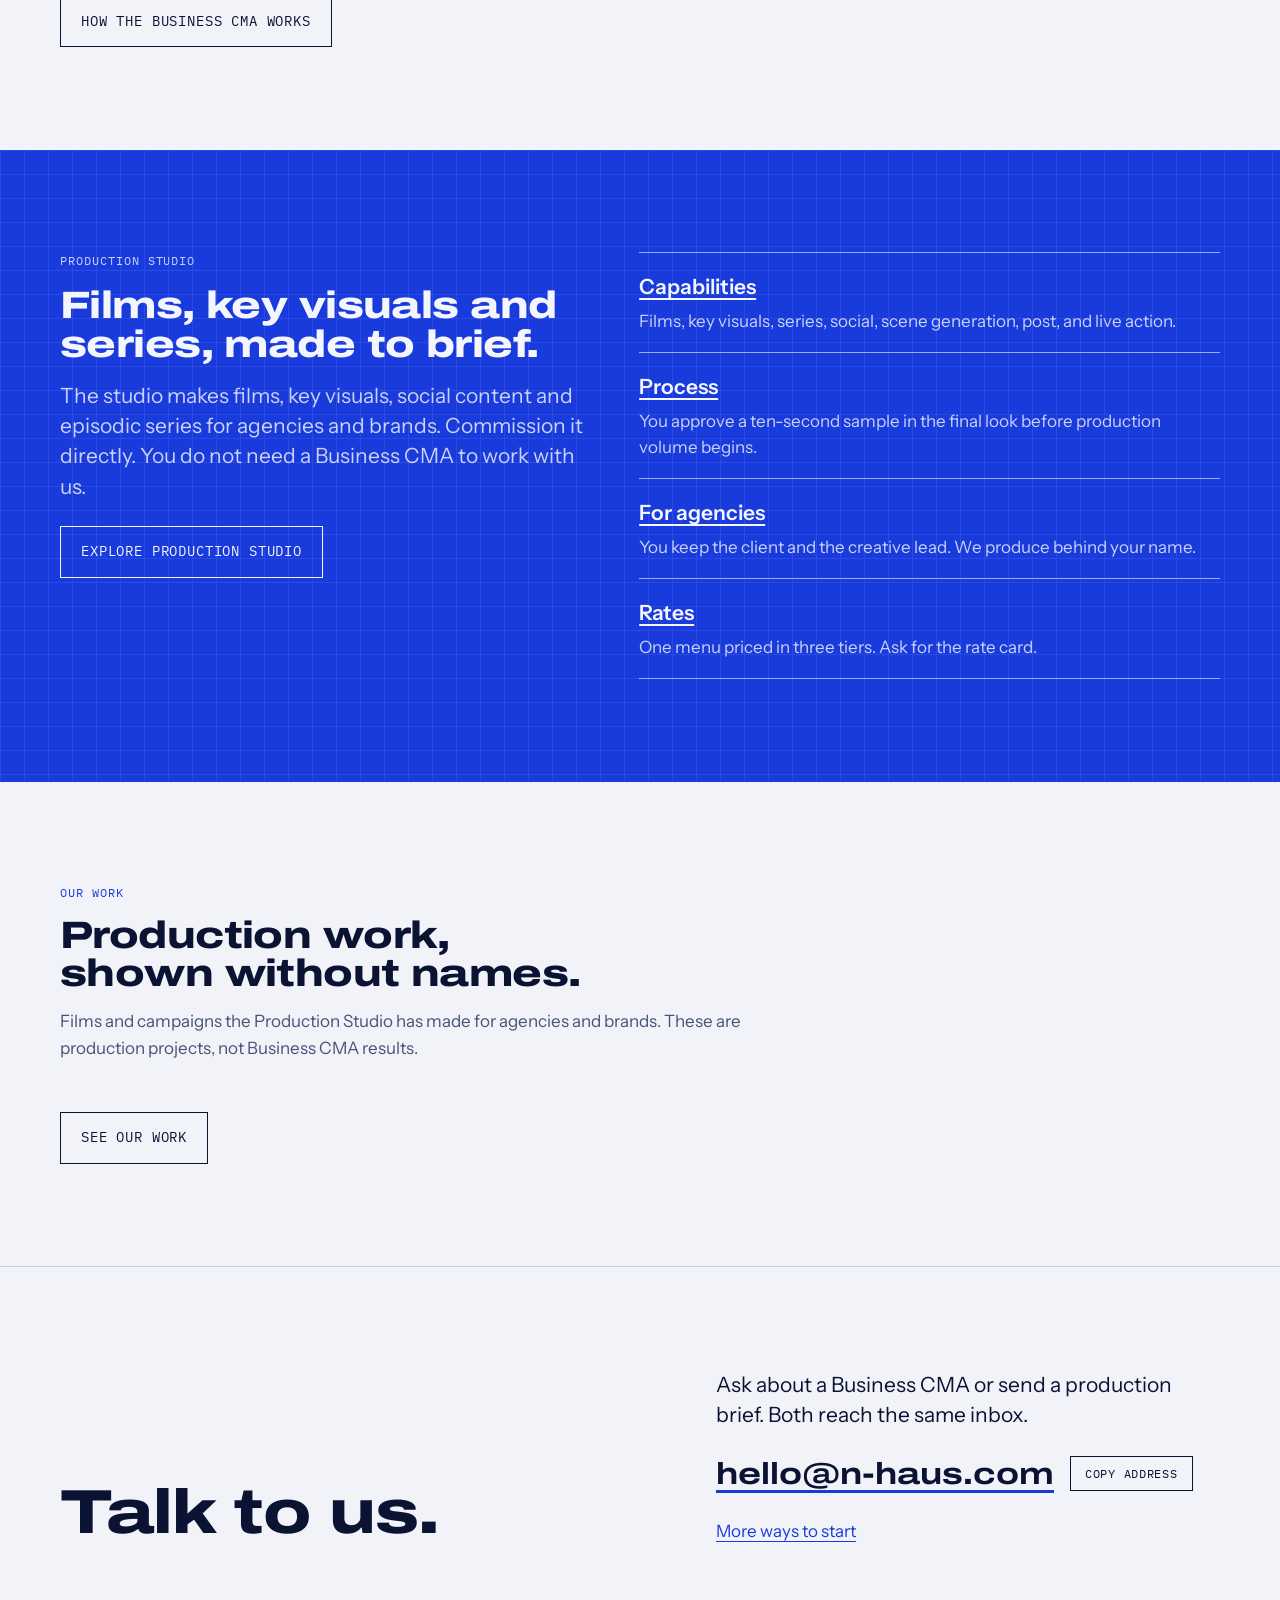
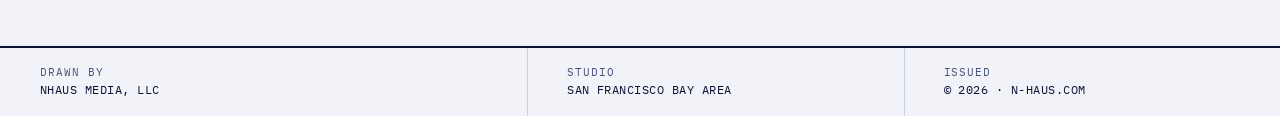
==== commit e3e610ba: "Restructure site: Business CMA as lead offer, Production Studio preserved Split the single page into" ====
--- a/index.html
+++ b/index.html
@@ -3,454 +3,31 @@
 <head>
 <meta charset="utf-8">
 <meta name="viewport" content="width=device-width, initial-scale=1, viewport-fit=cover">
-<title>NHAUS MEDIA | AI-native production studio</title>
-<meta name="description" content="NHAUS MEDIA is an AI-native production studio making films, key visuals, social content and episodic series for agencies and brands.">
+<title>NHAUS | Business CMA and Production Studio</title>
+<meta name="description" content="NHAUS shows local businesses where they are losing customers, how they compare with competitors, and what to fix first. Also home to the NHAUS Production Studio.">
 <link rel="canonical" href="https://www.n-haus.com/">
 <meta property="og:type" content="website">
-<meta property="og:site_name" content="NHAUS MEDIA">
-<meta property="og:title" content="NHAUS MEDIA | AI-native production studio">
-<meta property="og:description" content="NHAUS MEDIA is an AI-native production studio making films, key visuals, social content and episodic series for agencies and brands.">
+<meta property="og:site_name" content="NHAUS">
+<meta property="og:title" content="NHAUS | Business CMA and Production Studio">
+<meta property="og:description" content="NHAUS shows local businesses where they are losing customers, how they compare with competitors, and what to fix first. Also home to the NHAUS Production Studio.">
 <meta property="og:url" content="https://www.n-haus.com/">
 <meta name="theme-color" content="#1A3BDB">
 <link rel="icon" href="favicon.svg" type="image/svg+xml">
 <link rel="preload" href="fonts/archivo.woff2" as="font" type="font/woff2" crossorigin>
-<style>
-@font-face { font-family: "Archivo"; src: url("fonts/archivo.woff2") format("woff2"); font-weight: 100 900; font-stretch: 62% 125%; font-style: normal; font-display: swap; }
-@font-face { font-family: "Instrument Sans"; src: url("fonts/instrument-sans.woff2") format("woff2"); font-weight: 400 700; font-style: normal; font-display: swap; }
-@font-face { font-family: "IBM Plex Mono"; src: url("fonts/ibm-plex-mono-400.woff2") format("woff2"); font-weight: 400; font-style: normal; font-display: swap; }
-@font-face { font-family: "IBM Plex Mono"; src: url("fonts/ibm-plex-mono-500.woff2") format("woff2"); font-weight: 500; font-style: normal; font-display: swap; }
-img { max-width: 100%; }
-[hidden] { display: none !important; }
-
-/* Layout concept: the site is an architect's drawing set for a production house.
-   A cool paper ground, one cyanotype-blue sheet per key moment, frames drawn to scale,
-   a schedule instead of feature cards, a title block instead of a footer. */
-:root {
-  --paper: #F1F3F8;
-  --sheet: #FFFFFF;
-  --ink: #0B1333;
-  --ink-2: #48527A;
-  --rule: #C8CFE3;
-  --accent: #1A3BDB;
-  --band: #1A3BDB;
-  --band-grid: #2B4AE4;
-  --band-line: #9DAEF8;
-  --on-band: #F4F6FF;
-  --on-band-2: #C9D2FA;
-
-  --f-display: "Archivo", "Arial Black", "Helvetica Neue", Arial, sans-serif;
-  --f-body: "Instrument Sans", "Helvetica Neue", Helvetica, Arial, sans-serif;
-  --f-mono: "IBM Plex Mono", ui-monospace, "SF Mono", Menlo, Consolas, monospace;
-
-  --t-xs: 0.75rem;
-  --t-sm: 0.875rem;
-  --t-base: 1.0625rem;
-  --t-lg: 1.3125rem;
-  --t-xl: clamp(1.6rem, 1.6vw + 1.1rem, 2.4rem);
-  --t-hero: clamp(2.1rem, 3.6vw + 1rem, 4rem);
-
-  --gutter: clamp(16px, 4vw, 40px);
-  --section: clamp(56px, 8vw, 112px);
-}
-@media (prefers-color-scheme: dark) {
-  :root:not([data-theme="light"]) {
-    --paper: #080C1E;
-    --sheet: #0E1430;
-    --ink: #E8ECFA;
-    --ink-2: #9AA5CB;
-    --rule: #252F59;
-    --accent: #8CA1FF;
-    --band: #1A3BDB;
-    --band-grid: #2B4AE4;
-    --band-line: #9DAEF8;
-    --on-band: #F4F6FF;
-    --on-band-2: #C9D2FA;
-    color-scheme: dark;
-  }
-}
-:root[data-theme="dark"] {
-  --paper: #080C1E;
-  --sheet: #0E1430;
-  --ink: #E8ECFA;
-  --ink-2: #9AA5CB;
-  --rule: #252F59;
-  --accent: #8CA1FF;
-  --band: #1A3BDB;
-  --band-grid: #2B4AE4;
-  --band-line: #9DAEF8;
-  --on-band: #F4F6FF;
-  --on-band-2: #C9D2FA;
-  color-scheme: dark;
-}
-
-*, *::before, *::after { box-sizing: border-box; }
-html { scroll-behavior: smooth; }
-body {
-  margin: 0;
-  background: var(--paper);
-  color: var(--ink);
-  font-family: var(--f-body);
-  font-size: var(--t-base);
-  line-height: 1.55;
-  -webkit-font-smoothing: antialiased;
-}
-a { color: inherit; }
-:focus-visible { outline: 2px solid var(--accent); outline-offset: 3px; }
-p { margin: 0; }
-h1, h2, h3 { margin: 0; text-wrap: balance; }
-
-.wrap {
-  max-width: 1240px;
-  margin-inline: auto;
-  padding-inline: var(--gutter);
-}
-
-/* ---------- shared type roles ---------- */
-.mono {
-  font-family: var(--f-mono);
-  font-size: var(--t-xs);
-  letter-spacing: 0.08em;
-  text-transform: uppercase;
-}
-.display {
-  font-family: var(--f-display);
-  font-stretch: 125%;
-  font-variation-settings: "wdth" 125;
-  font-weight: 800;
-  line-height: 1.02;
-  letter-spacing: -0.015em;
-}
-.eyebrow { color: var(--accent); }
-.lede { font-size: var(--t-lg); line-height: 1.45; max-width: 34em; }
-.muted { color: var(--ink-2); }
-
-/* ---------- header ---------- */
-.top {
-  border-bottom: 1px solid var(--rule);
-}
-.top .wrap {
-  display: flex;
-  align-items: center;
-  gap: 24px;
-  padding-block: 18px;
-  flex-wrap: wrap;
-}
-.mark {
-  display: flex;
-  align-items: baseline;
-  gap: 10px;
-  text-decoration: none;
-  margin-right: auto;
-}
-.mark b {
-  font-family: var(--f-display);
-  font-stretch: 125%;
-  font-variation-settings: "wdth" 125;
-  font-weight: 900;
-  font-size: 1.5rem;
-  letter-spacing: -0.02em;
-}
-.mark span { color: var(--ink-2); }
-.nav {
-  display: flex;
-  gap: 22px;
-  flex-wrap: nowrap;
-  min-width: 0;
-  max-width: 100%;
-  overflow-x: auto;
-  scrollbar-width: none;
-}
-.nav::-webkit-scrollbar { display: none; }
-.nav a { white-space: nowrap; }
-.nav a { text-decoration: none; padding-block: 4px; border-bottom: 1px solid transparent; }
-.nav a:hover { border-bottom-color: var(--accent); color: var(--accent); }
-.tc {
-  display: none;
-  align-items: center;
-  gap: 8px;
-  color: var(--ink-2);
-  font-variant-numeric: tabular-nums;
-}
-.tc i { width: 7px; height: 7px; border-radius: 50%; background: var(--accent); display: block; }
-@media (min-width: 900px) { .tc { display: flex; } }
-
-/* ---------- hero ---------- */
-.hero { padding-block: clamp(36px, 6vw, 80px) clamp(40px, 5vw, 72px); }
-.hero-grid {
-  display: grid;
-  gap: clamp(32px, 5vw, 64px);
-  align-items: center;
-}
-@media (min-width: 1000px) {
-  .hero-grid { grid-template-columns: minmax(0, 1.05fr) minmax(0, 1fr); }
-}
-.hero-copy { display: flex; flex-direction: column; gap: 24px; min-width: 0; }
-.hero h1 { font-size: var(--t-hero); overflow-wrap: anywhere; }
-.hero h1 em { font-style: normal; color: var(--accent); }
-.actions { display: flex; flex-wrap: wrap; gap: 12px; margin-top: 8px; }
-.btn {
-  display: inline-flex;
-  align-items: center;
-  gap: 10px;
-  padding: 14px 20px;
-  font-family: var(--f-mono);
-  font-size: var(--t-sm);
-  letter-spacing: 0.06em;
-  text-transform: uppercase;
-  text-decoration: none;
-  border: 1px solid var(--ink);
-  background: transparent;
-  color: var(--ink);
-  cursor: pointer;
-  transition: transform 0.15s ease, background-color 0.15s ease, color 0.15s ease;
-}
-.btn:hover { background: var(--ink); color: var(--paper); }
-.btn.solid { background: var(--band); border-color: var(--band); color: var(--on-band); }
-.btn.solid:hover { transform: translateY(-2px); background: var(--band); color: var(--on-band); }
-
-/* blueprint sheet */
-.blueprint {
-  background-color: var(--band);
-  background-image:
-    linear-gradient(var(--band-grid) 1px, transparent 1px),
-    linear-gradient(90deg, var(--band-grid) 1px, transparent 1px);
-  background-size: 24px 24px;
-  color: var(--on-band);
-  min-width: 0;
-}
-.blueprint svg { display: block; width: 100%; height: auto; }
-.bp-line { fill: none; stroke: var(--on-band); stroke-width: 1.5; }
-.bp-thin { fill: none; stroke: var(--band-line); stroke-width: 1; }
-.bp-ratio {
-  fill: var(--on-band);
-  font-family: var(--f-display);
-  font-stretch: 125%;
-  font-variation-settings: "wdth" 125;
-  font-weight: 800;
-  font-size: 25px;
-}
-.bp-label { fill: var(--on-band); font-family: var(--f-mono); font-size: 12px; letter-spacing: 0.06em; }
-.bp-dim { fill: var(--on-band-2); font-family: var(--f-mono); font-size: 11px; letter-spacing: 0.04em; }
-.titleblock {
-  overflow: hidden;
-  display: grid;
-  grid-template-columns: repeat(2, minmax(0, 1fr));
-  border-top: 1px solid var(--band-line);
-}
-@media (min-width: 560px) { .titleblock { grid-template-columns: repeat(4, minmax(0, 1fr)); } }
-.titleblock div {
-  padding: 10px 14px;
-  border-right: 1px solid var(--band-line);
-  border-bottom: 1px solid var(--band-line);
-  margin: 0 -1px -1px 0;
-  min-width: 0;
-}
-.titleblock dt, .tb-k { color: var(--on-band-2); display: block; font-size: 0.6875rem; }
-.tb-v { display: block; font-size: var(--t-xs); letter-spacing: 0.04em; }
-
-/* markets line */
-.markets {
-  display: flex;
-  flex-wrap: wrap;
-  gap: 8px 28px;
-  padding-block: 18px;
-  border-top: 1px solid var(--rule);
-  border-bottom: 1px solid var(--rule);
-  color: var(--ink-2);
-}
-.markets b { color: var(--ink); font-weight: 500; }
-
-/* ---------- sections ---------- */
-.section { padding-block: var(--section); }
-.section-head {
-  display: grid;
-  gap: 14px;
-  margin-bottom: clamp(28px, 4vw, 52px);
-  max-width: 46rem;
-}
-.section-head h2 { font-size: var(--t-xl); }
-
-/* schedule of capabilities */
-.schedule { border-top: 2px solid var(--ink); }
-.row {
-  display: grid;
-  gap: 6px 32px;
-  padding-block: 22px;
-  border-bottom: 1px solid var(--rule);
-  align-items: baseline;
-}
-@media (min-width: 820px) {
-  .row { grid-template-columns: minmax(0, 0.9fr) minmax(0, 1.6fr) minmax(0, 0.8fr); }
-}
-.row h3 {
-  font-family: var(--f-display);
-  font-stretch: 125%;
-  font-variation-settings: "wdth" 125;
-  font-weight: 700;
-  font-size: var(--t-lg);
-  letter-spacing: -0.01em;
-}
-.row p { max-width: 38em; min-width: 0; }
-.row .spec { color: var(--ink-2); }
-.row-head { padding-block: 10px; color: var(--ink-2); display: none; }
-@media (min-width: 820px) { .row-head { display: grid; } }
-
-/* work slates */
-.slates { display: grid; gap: 20px; }
-@media (min-width: 780px) { .slates { grid-template-columns: repeat(2, minmax(0, 1fr)); } }
-.slate {
-  background: var(--sheet);
-  border: 1px solid var(--ink);
-  display: flex;
-  flex-direction: column;
-  min-width: 0;
-}
-.sticks {
-  height: 18px;
-  background: repeating-linear-gradient(-55deg, var(--ink) 0 22px, var(--sheet) 22px 44px);
-  border-bottom: 1px solid var(--ink);
-}
-.slate dl {
-  overflow: hidden;
-  margin: 0;
-  display: grid;
-  grid-template-columns: repeat(2, minmax(0, 1fr));
-  border-bottom: 1px solid var(--ink);
-}
-.slate dl div { padding: 10px 16px; border-right: 1px solid var(--rule); border-bottom: 1px solid var(--rule); margin: 0 -1px -1px 0; min-width: 0; }
-.slate dt { color: var(--ink-2); font-size: 0.6875rem; }
-.slate dd { margin: 2px 0 0; font-size: var(--t-xs); letter-spacing: 0.04em; }
-.slate-body { padding: 22px 16px 26px; display: grid; gap: 10px; }
-.slate-body h3 {
-  font-family: var(--f-display);
-  font-stretch: 125%;
-  font-variation-settings: "wdth" 125;
-  font-weight: 800;
-  font-size: 1.5rem;
-  line-height: 1.1;
-  letter-spacing: -0.01em;
-}
-.slate-body p { color: var(--ink-2); max-width: 36em; }
-.also { margin-top: 28px; display: grid; gap: 6px; max-width: 46rem; }
-
-/* process */
-.steps {
-  list-style: none;
-  margin: 0;
-  padding: 0;
-  display: grid;
-  border-top: 2px solid var(--ink);
-}
-.steps li {
-  display: grid;
-  grid-template-columns: 3.2rem minmax(0, 1fr);
-  gap: 4px 16px;
-  padding-block: 20px;
-  border-bottom: 1px solid var(--rule);
-  min-width: 0;
-}
-.steps .n { color: var(--accent); font-size: var(--t-sm); padding-top: 4px; }
-.steps h3 { font-family: var(--f-display); font-stretch: 125%; font-variation-settings: "wdth" 125; font-weight: 700; font-size: var(--t-lg); }
-.steps p { grid-column: 2; color: var(--ink-2); max-width: 40em; }
-@media (min-width: 1040px) {
-  .steps { grid-template-columns: repeat(5, minmax(0, 1fr)); gap: 0 24px; }
-  .steps li { grid-template-columns: minmax(0, 1fr); border-bottom: 0; align-content: start; gap: 8px; }
-  .steps p { grid-column: 1; }
-}
-
-/* agencies band */
-.band {
-  background-color: var(--band);
-  background-image:
-    linear-gradient(var(--band-grid) 1px, transparent 1px),
-    linear-gradient(90deg, var(--band-grid) 1px, transparent 1px);
-  background-size: 24px 24px;
-  color: var(--on-band);
-}
-.band .eyebrow { color: var(--on-band-2); }
-.band h2 { font-size: var(--t-xl); }
-.band-grid { display: grid; gap: clamp(28px, 4vw, 56px); }
-@media (min-width: 900px) { .band-grid { grid-template-columns: minmax(0, 1fr) minmax(0, 1.1fr); align-items: start; } }
-.band-lead { display: grid; gap: 16px; }
-.band-lead .band-say { color: var(--on-band-2); font-size: var(--t-lg); line-height: 1.45; max-width: 30em; }
-.terms { margin: 0; display: grid; border-top: 1px solid var(--band-line); }
-.terms div { padding-block: 18px; border-bottom: 1px solid var(--band-line); display: grid; gap: 4px; }
-.terms dt { font-weight: 600; font-size: var(--t-lg); }
-.terms dd { margin: 0; color: var(--on-band-2); max-width: 38em; }
-
-/* rates */
-.rates { display: grid; gap: clamp(24px, 4vw, 56px); }
-@media (min-width: 900px) { .rates { grid-template-columns: minmax(0, 1fr) minmax(0, 1fr); } }
-.rates p + p { margin-top: 14px; }
-.menu { list-style: none; margin: 0; padding: 0; border-top: 2px solid var(--ink); }
-.menu li {
-  display: flex;
-  justify-content: space-between;
-  gap: 16px;
-  padding-block: 12px;
-  border-bottom: 1px solid var(--rule);
-  font-size: var(--t-sm);
-  letter-spacing: 0.04em;
-}
-.menu li span:last-child { color: var(--ink-2); text-align: right; }
-
-/* contact */
-.contact { padding-block: var(--section); border-top: 1px solid var(--rule); }
-.contact-grid { display: grid; gap: clamp(28px, 4vw, 56px); align-items: end; }
-@media (min-width: 900px) { .contact-grid { grid-template-columns: minmax(0, 1.2fr) minmax(0, 1fr); } }
-.contact h2 { font-size: var(--t-hero); }
-.contact-copy { display: grid; gap: 20px; }
-.mail {
-  display: flex;
-  flex-wrap: wrap;
-  align-items: center;
-  gap: 12px 16px;
-}
-.mail a {
-  font-family: var(--f-display);
-  font-stretch: 125%;
-  font-variation-settings: "wdth" 125;
-  font-weight: 700;
-  font-size: clamp(1.25rem, 2vw + 0.8rem, 1.9rem);
-  text-decoration-color: var(--accent);
-  text-underline-offset: 6px;
-  overflow-wrap: anywhere;
-  user-select: all;
-}
-.btn.small { padding: 9px 14px; font-size: var(--t-xs); }
-
-/* footer title block */
-.foot { border-top: 2px solid var(--ink); overflow: hidden; }
-.foot-grid { display: grid; grid-template-columns: repeat(2, minmax(0, 1fr)); }
-.foot-grid div:first-child { grid-column: 1 / -1; }
-@media (min-width: 820px) {
-  .foot-grid { grid-template-columns: 1.4fr 1fr 1fr; }
-  .foot-grid div:first-child { grid-column: auto; }
-}
-.foot-grid div { padding: 16px var(--gutter); border-right: 1px solid var(--rule); border-bottom: 1px solid var(--rule); margin: 0 -1px -1px 0; min-width: 0; }
-.foot-grid .k { color: var(--ink-2); display: block; font-size: 0.6875rem; }
-.foot-grid .v { display: block; font-size: var(--t-xs); letter-spacing: 0.04em; }
-
-@media (prefers-reduced-motion: reduce) {
-  html { scroll-behavior: auto; }
-  .btn { transition: none; }
-  .btn.solid:hover { transform: none; }
-}
-</style>
+<link rel="stylesheet" href="site.css">
 </head>
-<body>
+<body data-page="home">
+<a class="skip mono" href="#top">Skip to content</a>
 <header class="top">
   <div class="wrap">
-    <a class="mark" href="#top" aria-label="NHAUS MEDIA, home">
+    <a class="mark" href="./" aria-label="NHAUS, home">
       <b>NHAUS</b><span class="mono">Media</span>
     </a>
-    <nav class="nav mono" aria-label="Sections">
-      <a href="#capabilities">Capabilities</a>
-      <a href="#work">Work</a>
-      <a href="#process">Process</a>
-      <a href="#agencies">Agencies</a>
-      <a href="#rates">Rates</a>
-      <a href="#contact">Contact</a>
+    <nav class="nav mono" aria-label="Primary">
+      <a href="business-cma/">Business CMA</a>
+      <a href="production-studio/">Production Studio</a>
+      <a href="work/">Our Work</a>
+      <a href="contact/">Contact</a>
     </nav>
     <div class="tc mono" aria-hidden="true"><i></i><span id="timecode">00:00:00:00</span><span>24 fps</span></div>
   </div>
@@ -460,306 +37,153 @@
   <section class="hero">
     <div class="wrap hero-grid">
       <div class="hero-copy">
-        <p class="mono eyebrow">AI-native production studio</p>
-        <h1 class="display">Brief in. <em>Broadcast-ready</em> out.</h1>
-        <p class="lede">NHAUS MEDIA makes films, key visuals, social content and episodic series for agencies and brands. The same rigor applies to a six-second cutdown and a sixty-second TVC.</p>
+        <p class="mono eyebrow">Business CMA · Comparative market analysis</p>
+        <h1 class="display">Find where your business is losing customers. See how you compare. <em>Fix what matters.</em></h1>
+        <p class="lede">The Business CMA compares what customers can see of your business with your direct local competitors, then names the three actions most worth taking. A person reviews every report.</p>
         <div class="actions">
-          <a class="btn solid" href="#contact">Start a project</a>
-          <a class="btn" href="#work">See the work</a>
+          <a class="btn solid" href="business-cma/">Get your Business CMA</a>
+          <a class="btn" href="production-studio/">Explore Production Studio</a>
         </div>
       </div>
 
       <figure class="blueprint" style="margin:0">
         <svg viewBox="0 0 512 450" role="img" aria-labelledby="bp-title bp-desc">
-          <title id="bp-title">Delivery formats, drawn to scale</title>
-          <desc id="bp-desc">Four frames at 1 to 8 scale: 16 by 9 for film and TVC, 9 by 16 for vertical series and social, 1 by 1 for key visuals, and 4 by 5 for feed. A runtime ruler below marks 6, 15, 30 and 60 seconds.</desc>
-
-          <!-- dimension line above the 16:9 frame -->
-          <path class="bp-thin" d="M30 26 H270 M30 21 V31 M270 21 V31"/>
-          <text class="bp-dim" x="150" y="19" text-anchor="middle">1920</text>
-          <!-- dimension line right of the 9:16 frame -->
-          <path class="bp-thin" d="M482 40 V280 M477 40 H487 M477 280 H487"/>
-          <text class="bp-dim" x="0" y="0" text-anchor="middle" transform="translate(494 160) rotate(90)">1920</text>
-
-          <!-- 16:9 -->
-          <rect class="bp-line" x="30" y="40" width="240" height="135"/>
-          <text class="bp-ratio" x="44" y="76">16:9</text>
-          <text class="bp-label" x="44" y="98">FILM / TVC</text>
-          <text class="bp-dim" x="44" y="161">1920 × 1080</text>
-
-          <!-- 9:16 -->
-          <rect class="bp-line" x="330" y="40" width="135" height="240"/>
-          <text class="bp-ratio" x="344" y="76">9:16</text>
-          <text class="bp-label" x="344" y="98">SERIES</text>
-          <text class="bp-label" x="344" y="114">SOCIAL</text>
-          <text class="bp-dim" x="344" y="266">1080 × 1920</text>
-
-          <!-- 1:1 -->
-          <rect class="bp-line" x="30" y="190" width="135" height="135"/>
-          <text class="bp-ratio" x="44" y="226">1:1</text>
-          <text class="bp-label" x="44" y="248">KEY VISUAL</text>
-          <text class="bp-dim" x="44" y="311">1080 × 1080</text>
-
-          <!-- 4:5 -->
-          <rect class="bp-line" x="180" y="190" width="135" height="168.75"/>
-          <text class="bp-ratio" x="194" y="226">4:5</text>
-          <text class="bp-label" x="194" y="248">FEED</text>
-          <text class="bp-dim" x="194" y="344">1080 × 1350</text>
-
-          <!-- legend -->
-          <text class="bp-dim" x="330" y="312">ALL FRAMES 1:8</text>
-          <text class="bp-dim" x="330" y="328">UNITS: PIXELS</text>
-
-          <!-- runtime ruler: 60 s across 435 units -->
-          <path class="bp-line" d="M30 404 H465"/>
-          <path class="bp-line" d="M30 394 V414 M73.5 397 V411 M138.75 397 V411 M247.5 397 V411 M465 394 V414"/>
-          <text class="bp-dim" x="30" y="384">RUNTIME</text>
-          <text class="bp-label" x="73.5" y="432" text-anchor="middle">:06</text>
-          <text class="bp-label" x="138.75" y="432" text-anchor="middle">:15</text>
-          <text class="bp-label" x="247.5" y="432" text-anchor="middle">:30</text>
-          <text class="bp-label" x="465" y="432" text-anchor="end">:60</text>
+          <title id="bp-title">How a comparison is drawn</title>
+          <desc id="bp-desc">An illustration of the report layout, not client data. Five rows, one each for discovery, trust, offer, conversion and proof. Each row shows the range of comparable businesses, their median, and a marker for your business.</desc>
+
+          <path class="bp-thin" d="M30 26 H482 M30 21 V31 M482 21 V31"/>
+          <text class="bp-dim" x="30" y="16">BEHIND PEERS</text>
+          <text class="bp-dim" x="482" y="16" text-anchor="end">AHEAD OF PEERS</text>
+
+          <text class="bp-label" x="30" y="62">DISCOVERY</text>
+          <path class="bp-thin" d="M30 80 H482"/>
+          <path class="bp-line" d="M150 80 H400 M290 72 V88"/>
+          <circle class="bp-dot" cx="340" cy="80" r="6"/>
+
+          <text class="bp-label" x="30" y="122">TRUST</text>
+          <path class="bp-thin" d="M30 140 H482"/>
+          <path class="bp-line" d="M120 140 H430 M300 132 V148"/>
+          <circle class="bp-dot" cx="210" cy="140" r="6"/>
+
+          <text class="bp-label" x="30" y="182">OFFER</text>
+          <path class="bp-thin" d="M30 200 H482"/>
+          <path class="bp-line" d="M180 200 H380 M270 192 V208"/>
+          <circle class="bp-dot" cx="310" cy="200" r="6"/>
+
+          <text class="bp-label" x="30" y="242">CONVERSION</text>
+          <path class="bp-thin" d="M30 260 H482"/>
+          <path class="bp-line" d="M100 260 H420 M310 252 V268"/>
+          <circle class="bp-dot" cx="150" cy="260" r="6"/>
+
+          <text class="bp-label" x="30" y="302">PROOF</text>
+          <path class="bp-thin" d="M30 320 H482"/>
+          <path class="bp-line" d="M200 320 H450 M330 312 V328"/>
+          <circle class="bp-dot" cx="390" cy="320" r="6"/>
+
+          <circle class="bp-dot" cx="36" cy="372" r="6"/>
+          <text class="bp-label" x="52" y="376">YOUR BUSINESS</text>
+          <path class="bp-line" d="M36 392 V408"/>
+          <text class="bp-label" x="52" y="404">PEER MEDIAN</text>
+          <path class="bp-line" d="M250 372 H290"/>
+          <text class="bp-label" x="302" y="376">PEER RANGE</text>
+          <text class="bp-dim" x="250" y="404">ILLUSTRATION · NOT CLIENT DATA</text>
         </svg>
         <figcaption class="titleblock mono">
-          <div><span class="tb-k">Sheet</span><span class="tb-v">A-01</span></div>
-          <div><span class="tb-k">Title</span><span class="tb-v">Delivery formats</span></div>
-          <div><span class="tb-k">Scale</span><span class="tb-v">1 : 8</span></div>
-          <div><span class="tb-k">Drawn</span><span class="tb-v">NHAUS MEDIA</span></div>
+          <div><span class="tb-k">Sheet</span><span class="tb-v">B-01</span></div>
+          <div><span class="tb-k">Title</span><span class="tb-v">Comparison layout</span></div>
+          <div><span class="tb-k">Status</span><span class="tb-v">Illustrative</span></div>
+          <div><span class="tb-k">Drawn</span><span class="tb-v">NHAUS</span></div>
         </figcaption>
       </figure>
     </div>
   </section>
 
-  <div class="wrap">
-    <p class="markets mono">
-      <span>Studio <b>San Francisco Bay Area</b></span>
-      <span>Markets served <b>Philippines · Singapore · Thailand · United States</b></span>
-    </p>
-  </div>
-
-  <section class="section" id="capabilities">
+  <section class="section" id="business-cma">
     <div class="wrap">
       <div class="section-head">
-        <p class="mono eyebrow">Capabilities</p>
-        <h2 class="display">One house, seven rooms.</h2>
-        <p class="muted">Order any line on its own or combine them into a campaign. Every line is priced per unit on the rate card.</p>
+        <p class="mono eyebrow">Business CMA</p>
+        <h2 class="display">Three questions, answered with evidence.</h2>
+        <p class="muted">Built for owner-operated local service businesses. Each finding links to what was observed and when.</p>
       </div>
 
       <div class="schedule">
-        <div class="row row-head mono" aria-hidden="true"><span>Room</span><span>What we make</span><span>Formats</span></div>
         <div class="row">
-          <h3>Films</h3>
-          <p>TVCs, brand and manifesto films, explainers, and app onboarding films.</p>
-          <p class="mono spec">:06 to :60+ · 16:9, 9:16</p>
+          <h3>Find</h3>
+          <p>Where a customer looking for your service runs into friction: finding you, trusting you, understanding the offer, or getting in touch.</p>
+          <p class="mono spec">Observed, not assumed</p>
         </div>
         <div class="row">
-          <h3>Key visuals</h3>
-          <p>Campaign key visuals from concept to final art, extended to every placement.</p>
-          <p class="mono spec">Print and digital</p>
+          <h3>Compare</h3>
+          <p>How you stand beside five to ten businesses competing for the same customer, measure by measure, with the raw values shown.</p>
+          <p class="mono spec">Direct competitors only</p>
         </div>
         <div class="row">
-          <h3>Series</h3>
-          <p>Episodic vertical drama, produced per episode with a pilot first.</p>
-          <p class="mono spec">9:16 · Per episode</p>
-        </div>
-        <div class="row">
-          <h3>Social</h3>
-          <p>Cutdowns, platform adaptations and short-form runs built from the master.</p>
-          <p class="mono spec">9:16, 1:1, 4:5</p>
-        </div>
-        <div class="row">
-          <h3>Scene generation</h3>
-          <p>Characters, environments and shots generated to your board. The same character holds in every cut and every market.</p>
-          <p class="mono spec">Per scene</p>
-        </div>
-        <div class="row">
-          <h3>Post</h3>
-          <p>Edit, grade, sound, voiceover and finishing.</p>
-          <p class="mono spec">Masters in every ratio</p>
-        </div>
-        <div class="row">
-          <h3>Live action and hybrid</h3>
-          <p>A crew and a camera when the brief needs one. Shoot stills and footage extended with AI.</p>
-          <p class="mono spec">On location</p>
-        </div>
-      </div>
-    </div>
-  </section>
-
-  <section class="section" id="work" style="padding-top:0">
+          <h3>Fix</h3>
+          <p>The three actions most worth taking, in order. Do them yourself, use another provider, or ask NHAUS for a scoped repair.</p>
+          <p class="mono spec">Three actions, ranked</p>
+        </div>
+      </div>
+
+      <div class="actions" style="margin-top:28px">
+        <a class="btn" href="business-cma/">How the Business CMA works</a>
+      </div>
+    </div>
+  </section>
+
+  <section class="section band" id="production-studio">
+    <div class="wrap band-grid">
+      <div class="band-lead">
+        <p class="mono eyebrow">Production Studio</p>
+        <h2 class="display">Films, key visuals and series, made to brief.</h2>
+        <p class="band-say">The studio makes films, key visuals, social content and episodic series for agencies and brands. Commission it directly. You do not need a Business CMA to work with us.</p>
+        <div class="actions">
+          <a class="btn" href="production-studio/">Explore Production Studio</a>
+        </div>
+      </div>
+      <dl class="terms">
+        <div id="capabilities">
+          <dt><a class="link" href="production-studio/#capabilities">Capabilities</a></dt>
+          <dd>Films, key visuals, series, social, scene generation, post, and live action.</dd>
+        </div>
+        <div id="process">
+          <dt><a class="link" href="production-studio/#process">Process</a></dt>
+          <dd>You approve a ten-second sample in the final look before production volume begins.</dd>
+        </div>
+        <div id="agencies">
+          <dt><a class="link" href="production-studio/#agencies">For agencies</a></dt>
+          <dd>You keep the client and the creative lead. We produce behind your name.</dd>
+        </div>
+        <div id="rates">
+          <dt><a class="link" href="production-studio/#rates">Rates</a></dt>
+          <dd>One menu priced in three tiers. Ask for the rate card.</dd>
+        </div>
+      </dl>
+    </div>
+  </section>
+
+  <section class="section" id="work">
     <div class="wrap">
       <div class="section-head">
-        <p class="mono eyebrow">Selected work</p>
-        <h2 class="display">Shown without names.</h2>
-        <p class="muted">Much of our work ships under an agency's or a brand's name, so projects are listed by category. The reel and full case studies are available on request.</p>
-      </div>
-
-      <div class="slates">
-        <article class="slate">
-          <div class="sticks" aria-hidden="true"></div>
-          <dl class="mono">
-            <div><dt>Prod.</dt><dd>Manifesto film</dd></div>
-            <div><dt>Client</dt><dd>Beauty brand, via agency</dd></div>
-            <div><dt>Market</dt><dd>Philippines</dd></div>
-            <div><dt>Agency</dt><dd>Singapore</dd></div>
-          </dl>
-          <div class="slate-body">
-            <h3>One protagonist, one day, and no frame that reads as AI.</h3>
-            <p>The brief ruled out anything that looked generated. We proved the look with a ten-second sample, then produced the full film to the agency's boards and brand guide.</p>
-          </div>
-        </article>
-
-        <article class="slate">
-          <div class="sticks" aria-hidden="true"></div>
-          <dl class="mono">
-            <div><dt>Prod.</dt><dd>Original series</dd></div>
-            <div><dt>Client</dt><dd>In-house original</dd></div>
-            <div><dt>Market</dt><dd>Filipino diaspora</dd></div>
-            <div><dt>Format</dt><dd>9:16 episodic</dd></div>
-          </dl>
-          <div class="slate-body">
-            <h3>Vertical drama, episode after episode.</h3>
-            <p>An AI-native drama series made for phones. Characters, sets and Tagalog lip-sync hold from one episode to the next.</p>
-          </div>
-        </article>
-
-        <article class="slate">
-          <div class="sticks" aria-hidden="true"></div>
-          <dl class="mono">
-            <div><dt>Prod.</dt><dd>Event film</dd></div>
-            <div><dt>Client</dt><dd>Football legends festival</dd></div>
-            <div><dt>Market</dt><dd>Thailand</dd></div>
-            <div><dt>Format</dt><dd>16:9 master</dd></div>
-          </dl>
-          <div class="slate-body">
-            <h3>A festival film for a Bangkok client.</h3>
-            <p>An AI-produced film promoting a legends football festival, revised with the client through to delivery.</p>
-          </div>
-        </article>
-
-        <article class="slate">
-          <div class="sticks" aria-hidden="true"></div>
-          <dl class="mono">
-            <div><dt>Prod.</dt><dd>Intro film</dd></div>
-            <div><dt>Client</dt><dd>Recovery app</dd></div>
-            <div><dt>Market</dt><dd>United States</dd></div>
-            <div><dt>Runtime</dt><dd>About :80</dd></div>
-          </dl>
-          <div class="slate-body">
-            <h3>Eighty seconds to introduce a workers' recovery app.</h3>
-            <p>A cinematic explainer with minimal voiceover. The client's own app screens are animated into the story of people getting back to everyday life.</p>
-          </div>
-        </article>
-      </div>
-
-      <div class="also">
-        <p class="mono muted">Also in the reel</p>
-        <p>A fashion designer's campaign film, content for a food and beverage brand, and product visuals for a direct-to-consumer cookie brand.</p>
-      </div>
-    </div>
-  </section>
-
-  <section class="section" id="process" style="padding-top:0">
-    <div class="wrap">
-      <div class="section-head">
-        <p class="mono eyebrow">Process</p>
-        <h2 class="display">Approve ten seconds before we make sixty.</h2>
-        <p class="muted">AI generation is not repeatable by default. The process is built so that you see and sign off the look before production volume begins.</p>
-      </div>
-
-      <ol class="steps">
-        <li>
-          <span class="mono n">01</span>
-          <h3>Brief</h3>
-          <p>Send a brief, a board, or a handful of phone photos. We work from whatever you have.</p>
-        </li>
-        <li>
-          <span class="mono n">02</span>
-          <h3>Alignment</h3>
-          <p>Character sheets, storyboards and look references, agreed before anything is generated.</p>
-        </li>
-        <li>
-          <span class="mono n">03</span>
-          <h3>Sample</h3>
-          <p>A ten-second sample in the final look. You approve it, or we adjust it.</p>
-        </li>
-        <li>
-          <span class="mono n">04</span>
-          <h3>Production</h3>
-          <p>Generation, a shoot where the brief needs one, then edit, grade and sound.</p>
-        </li>
-        <li>
-          <span class="mono n">05</span>
-          <h3>Delivery</h3>
-          <p>Masters in every ratio, with a record of how each asset was made and the usage rights that apply.</p>
-        </li>
-      </ol>
-    </div>
-  </section>
-
-  <section class="section band" id="agencies">
-    <div class="wrap band-grid">
-      <div class="band-lead">
-        <p class="mono eyebrow">For agencies</p>
-        <h2 class="display">Your agency's AI production company.</h2>
-        <p class="band-say">You keep the client and the creative lead. We produce behind your name and give your team what it needs to present the work up the chain.</p>
-      </div>
-      <dl class="terms">
-        <div>
-          <dt>Boards you can present</dt>
-          <dd>Character development sheets and storyboards built for your client meeting, before production starts.</dd>
-        </div>
-        <div>
-          <dt>A rate card you can quote</dt>
-          <dd>Per-unit prices for each deliverable, so you can scope a campaign without waiting on an estimate.</dd>
-        </div>
-        <div>
-          <dt>No surprise line items</dt>
-          <dd>Revision rounds and the types of change they cover are written into the scope before we begin.</dd>
-        </div>
-        <div>
-          <dt>Traceable output</dt>
-          <dd>Each delivery records how its assets were made, which keeps legal and brand review straightforward.</dd>
-        </div>
-      </dl>
-    </div>
-  </section>
-
-  <section class="section" id="rates">
-    <div class="wrap">
-      <div class="section-head">
-        <p class="mono eyebrow">Rates</p>
-        <h2 class="display">One menu, three tiers.</h2>
-      </div>
-      <div class="rates">
-        <div>
-          <p class="lede">The same menu is priced for a small brand, a mid-size campaign and a big agency campaign.</p>
-          <p class="muted">Pick lines one at a time or as a package. Usage rights are priced separately, so you pay for the reach you need. Ask for the rate card and we will send the tier that fits your project.</p>
-          <div class="actions" style="margin-top:22px">
-            <a class="btn" href="#contact">Request the rate card</a>
-          </div>
-        </div>
-        <ul class="menu mono">
-          <li><span>AI key visual</span><span>Per visual</span></li>
-          <li><span>TVC and film</span><span>:06 to :60</span></li>
-          <li><span>Scene generation</span><span>Per scene</span></li>
-          <li><span>Character consistency</span><span>Per character</span></li>
-          <li><span>Post-production</span><span>Per film</span></li>
-          <li><span>Social adaptation</span><span>Per cut</span></li>
-          <li><span>Usage rights</span><span>By reach and term</span></li>
-        </ul>
+        <p class="mono eyebrow">Our work</p>
+        <h2 class="display">Production work, shown without names.</h2>
+        <p class="muted">Films and campaigns the Production Studio has made for agencies and brands. These are production projects, not Business CMA results.</p>
+      </div>
+      <div class="actions">
+        <a class="btn" href="work/">See our work</a>
       </div>
     </div>
   </section>
 
   <section class="contact" id="contact">
     <div class="wrap contact-grid">
-      <h2 class="display">Send the brief.</h2>
+      <h2 class="display">Talk to us.</h2>
       <div class="contact-copy">
-        <p class="lede">A brief, a board or a rough idea is enough to start. We reply with a scope, a rate and a plan for the sample.</p>
+        <p class="lede">Ask about a Business CMA or send a production brief. Both reach the same inbox.</p>
         <div class="mail">
           <a id="email-link" href="mailto:hello@n-haus.com">hello@n-haus.com</a>
           <button class="btn small" type="button" id="copy-email">Copy address</button>
         </div>
+        <p><a class="link" href="contact/">More ways to start</a></p>
       </div>
     </div>
   </section>
@@ -773,52 +197,6 @@
   </div>
 </footer>
 
-<script>
-(function () {
-  // Running timecode at 24 fps, counted from page load.
-  var tc = document.getElementById('timecode');
-  var still = window.matchMedia && window.matchMedia('(prefers-reduced-motion: reduce)').matches;
-  function pad(n) { return (n < 10 ? '0' : '') + n; }
-  if (tc && !still && window.requestAnimationFrame) {
-    var start = performance.now();
-    var last = -1;
-    (function tick(now) {
-      var frames = Math.floor(((now - start) / 1000) * 24);
-      if (frames !== last) {
-        last = frames;
-        var f = frames % 24;
-        var s = Math.floor(frames / 24);
-        tc.textContent = pad(Math.floor(s / 3600) % 24) + ':' + pad(Math.floor(s / 60) % 60) + ':' + pad(s % 60) + ':' + pad(f);
-      }
-      requestAnimationFrame(tick);
-    })(start);
-  }
-
-  // Copy the email address, with a select-the-text fallback.
-  var btn = document.getElementById('copy-email');
-  var link = document.getElementById('email-link');
-  if (btn && link) {
-    btn.addEventListener('click', function () {
-      var address = link.textContent.trim();
-      function selectIt() {
-        var range = document.createRange();
-        range.selectNodeContents(link);
-        var sel = window.getSelection();
-        sel.removeAllRanges();
-        sel.addRange(range);
-        btn.textContent = 'Selected';
-      }
-      if (navigator.clipboard && navigator.clipboard.writeText) {
-        navigator.clipboard.writeText(address).then(function () {
-          btn.textContent = 'Copied';
-        }, selectIt);
-      } else {
-        selectIt();
-      }
-      setTimeout(function () { btn.textContent = 'Copy address'; }, 2200);
-    });
-  }
-})();
-</script>
+<script src="site.js"></script>
 </body>
 </html>
--- a/site.css
+++ b/site.css
@@ -0,0 +1,463 @@
+@font-face { font-family: "Archivo"; src: url("fonts/archivo.woff2") format("woff2"); font-weight: 100 900; font-stretch: 62% 125%; font-style: normal; font-display: swap; }
+@font-face { font-family: "Instrument Sans"; src: url("fonts/instrument-sans.woff2") format("woff2"); font-weight: 400 700; font-style: normal; font-display: swap; }
+@font-face { font-family: "IBM Plex Mono"; src: url("fonts/ibm-plex-mono-400.woff2") format("woff2"); font-weight: 400; font-style: normal; font-display: swap; }
+@font-face { font-family: "IBM Plex Mono"; src: url("fonts/ibm-plex-mono-500.woff2") format("woff2"); font-weight: 500; font-style: normal; font-display: swap; }
+img { max-width: 100%; }
+[hidden] { display: none !important; }
+
+/* Layout concept: the site is an architect's drawing set for a production house.
+   A cool paper ground, one cyanotype-blue sheet per key moment, frames drawn to scale,
+   a schedule instead of feature cards, a title block instead of a footer. */
+:root {
+  --paper: #F1F3F8;
+  --sheet: #FFFFFF;
+  --ink: #0B1333;
+  --ink-2: #48527A;
+  --rule: #C8CFE3;
+  --accent: #1A3BDB;
+  --band: #1A3BDB;
+  --band-grid: #2B4AE4;
+  --band-line: #9DAEF8;
+  --on-band: #F4F6FF;
+  --on-band-2: #C9D2FA;
+
+  --f-display: "Archivo", "Arial Black", "Helvetica Neue", Arial, sans-serif;
+  --f-body: "Instrument Sans", "Helvetica Neue", Helvetica, Arial, sans-serif;
+  --f-mono: "IBM Plex Mono", ui-monospace, "SF Mono", Menlo, Consolas, monospace;
+
+  --t-xs: 0.75rem;
+  --t-sm: 0.875rem;
+  --t-base: 1.0625rem;
+  --t-lg: 1.3125rem;
+  --t-xl: clamp(1.6rem, 1.6vw + 1.1rem, 2.4rem);
+  --t-hero: clamp(2.1rem, 3.6vw + 1rem, 4rem);
+
+  --gutter: clamp(16px, 4vw, 40px);
+  --section: clamp(56px, 8vw, 112px);
+}
+@media (prefers-color-scheme: dark) {
+  :root:not([data-theme="light"]) {
+    --paper: #080C1E;
+    --sheet: #0E1430;
+    --ink: #E8ECFA;
+    --ink-2: #9AA5CB;
+    --rule: #252F59;
+    --accent: #8CA1FF;
+    --band: #1A3BDB;
+    --band-grid: #2B4AE4;
+    --band-line: #9DAEF8;
+    --on-band: #F4F6FF;
+    --on-band-2: #C9D2FA;
+    color-scheme: dark;
+  }
+}
+:root[data-theme="dark"] {
+  --paper: #080C1E;
+  --sheet: #0E1430;
+  --ink: #E8ECFA;
+  --ink-2: #9AA5CB;
+  --rule: #252F59;
+  --accent: #8CA1FF;
+  --band: #1A3BDB;
+  --band-grid: #2B4AE4;
+  --band-line: #9DAEF8;
+  --on-band: #F4F6FF;
+  --on-band-2: #C9D2FA;
+  color-scheme: dark;
+}
+
+*, *::before, *::after { box-sizing: border-box; }
+html { scroll-behavior: smooth; }
+body {
+  margin: 0;
+  background: var(--paper);
+  color: var(--ink);
+  font-family: var(--f-body);
+  font-size: var(--t-base);
+  line-height: 1.55;
+  -webkit-font-smoothing: antialiased;
+}
+a { color: inherit; }
+:focus-visible { outline: 2px solid var(--accent); outline-offset: 3px; }
+p { margin: 0; }
+h1, h2, h3 { margin: 0; text-wrap: balance; }
+
+.wrap {
+  max-width: 1240px;
+  margin-inline: auto;
+  padding-inline: var(--gutter);
+}
+
+/* ---------- shared type roles ---------- */
+.mono {
+  font-family: var(--f-mono);
+  font-size: var(--t-xs);
+  letter-spacing: 0.08em;
+  text-transform: uppercase;
+}
+.display {
+  font-family: var(--f-display);
+  font-stretch: 125%;
+  font-variation-settings: "wdth" 125;
+  font-weight: 800;
+  line-height: 1.02;
+  letter-spacing: -0.015em;
+}
+.eyebrow { color: var(--accent); }
+.lede { font-size: var(--t-lg); line-height: 1.45; max-width: 34em; }
+.muted { color: var(--ink-2); }
+
+/* ---------- header ---------- */
+.top {
+  border-bottom: 1px solid var(--rule);
+}
+.top .wrap {
+  display: flex;
+  align-items: center;
+  gap: 24px;
+  padding-block: 18px;
+  flex-wrap: wrap;
+}
+.mark {
+  display: flex;
+  align-items: baseline;
+  gap: 10px;
+  text-decoration: none;
+  margin-right: auto;
+}
+.mark b {
+  font-family: var(--f-display);
+  font-stretch: 125%;
+  font-variation-settings: "wdth" 125;
+  font-weight: 900;
+  font-size: 1.5rem;
+  letter-spacing: -0.02em;
+}
+.mark span { color: var(--ink-2); }
+/* Four destinations; they wrap to a second line on narrow screens rather than scroll out of view. */
+.nav {
+  display: flex;
+  gap: 2px 22px;
+  flex-wrap: wrap;
+  min-width: 0;
+  max-width: 100%;
+}
+.nav a { white-space: nowrap; }
+.nav a { text-decoration: none; padding-block: 8px; border-bottom: 1px solid transparent; }
+.nav a:hover { border-bottom-color: var(--accent); color: var(--accent); }
+.nav a[aria-current="page"] { border-bottom-color: var(--ink); }
+.skip {
+  position: absolute;
+  left: var(--gutter);
+  top: -100px;
+  z-index: 10;
+  padding: 10px 14px;
+  background: var(--ink);
+  color: var(--paper);
+  text-decoration: none;
+}
+.skip:focus { top: 8px; }
+.tc {
+  display: none;
+  align-items: center;
+  gap: 8px;
+  color: var(--ink-2);
+  font-variant-numeric: tabular-nums;
+}
+.tc i { width: 7px; height: 7px; border-radius: 50%; background: var(--accent); display: block; }
+@media (min-width: 900px) { .tc { display: flex; } }
+
+/* ---------- hero ---------- */
+.hero { padding-block: clamp(36px, 6vw, 80px) clamp(40px, 5vw, 72px); }
+.hero-grid {
+  display: grid;
+  gap: clamp(32px, 5vw, 64px);
+  align-items: center;
+}
+@media (min-width: 1000px) {
+  .hero-grid { grid-template-columns: minmax(0, 1.05fr) minmax(0, 1fr); }
+}
+.hero-copy { display: flex; flex-direction: column; gap: 24px; min-width: 0; }
+.hero h1 { font-size: var(--t-hero); overflow-wrap: anywhere; }
+.hero h1 em { font-style: normal; color: var(--accent); }
+.actions { display: flex; flex-wrap: wrap; gap: 12px; margin-top: 8px; }
+.btn {
+  display: inline-flex;
+  align-items: center;
+  gap: 10px;
+  padding: 14px 20px;
+  font-family: var(--f-mono);
+  font-size: var(--t-sm);
+  letter-spacing: 0.06em;
+  text-transform: uppercase;
+  text-decoration: none;
+  border: 1px solid var(--ink);
+  background: transparent;
+  color: var(--ink);
+  cursor: pointer;
+  transition: transform 0.15s ease, background-color 0.15s ease, color 0.15s ease;
+}
+.btn:hover { background: var(--ink); color: var(--paper); }
+.btn.solid { background: var(--band); border-color: var(--band); color: var(--on-band); }
+.btn.solid:hover { transform: translateY(-2px); background: var(--band); color: var(--on-band); }
+
+/* blueprint sheet */
+.blueprint {
+  background-color: var(--band);
+  background-image:
+    linear-gradient(var(--band-grid) 1px, transparent 1px),
+    linear-gradient(90deg, var(--band-grid) 1px, transparent 1px);
+  background-size: 24px 24px;
+  color: var(--on-band);
+  min-width: 0;
+}
+.blueprint svg { display: block; width: 100%; height: auto; }
+.bp-line { fill: none; stroke: var(--on-band); stroke-width: 1.5; }
+.bp-thin { fill: none; stroke: var(--band-line); stroke-width: 1; }
+.bp-ratio {
+  fill: var(--on-band);
+  font-family: var(--f-display);
+  font-stretch: 125%;
+  font-variation-settings: "wdth" 125;
+  font-weight: 800;
+  font-size: 25px;
+}
+.bp-label { fill: var(--on-band); font-family: var(--f-mono); font-size: 12px; letter-spacing: 0.06em; }
+.bp-dim { fill: var(--on-band-2); font-family: var(--f-mono); font-size: 11px; letter-spacing: 0.04em; }
+.titleblock {
+  overflow: hidden;
+  display: grid;
+  grid-template-columns: repeat(2, minmax(0, 1fr));
+  border-top: 1px solid var(--band-line);
+}
+@media (min-width: 560px) { .titleblock { grid-template-columns: repeat(4, minmax(0, 1fr)); } }
+.titleblock div {
+  padding: 10px 14px;
+  border-right: 1px solid var(--band-line);
+  border-bottom: 1px solid var(--band-line);
+  margin: 0 -1px -1px 0;
+  min-width: 0;
+}
+.titleblock dt, .tb-k { color: var(--on-band-2); display: block; font-size: 0.6875rem; }
+.tb-v { display: block; font-size: var(--t-xs); letter-spacing: 0.04em; }
+
+/* markets line */
+.markets {
+  display: flex;
+  flex-wrap: wrap;
+  gap: 8px 28px;
+  padding-block: 18px;
+  border-top: 1px solid var(--rule);
+  border-bottom: 1px solid var(--rule);
+  color: var(--ink-2);
+}
+.markets b { color: var(--ink); font-weight: 500; }
+
+/* ---------- sections ---------- */
+.section { padding-block: var(--section); }
+.section-head {
+  display: grid;
+  gap: 14px;
+  margin-bottom: clamp(28px, 4vw, 52px);
+  max-width: 46rem;
+}
+.section-head h1, .section-head h2 { font-size: var(--t-xl); }
+
+/* schedule of capabilities */
+.schedule { border-top: 2px solid var(--ink); }
+.row {
+  display: grid;
+  gap: 6px 32px;
+  padding-block: 22px;
+  border-bottom: 1px solid var(--rule);
+  align-items: baseline;
+}
+@media (min-width: 820px) {
+  .row { grid-template-columns: minmax(0, 0.9fr) minmax(0, 1.6fr) minmax(0, 0.8fr); }
+}
+.row h3 {
+  font-family: var(--f-display);
+  font-stretch: 125%;
+  font-variation-settings: "wdth" 125;
+  font-weight: 700;
+  font-size: var(--t-lg);
+  letter-spacing: -0.01em;
+}
+.row p { max-width: 38em; min-width: 0; }
+.row .spec { color: var(--ink-2); }
+.row-head { padding-block: 10px; color: var(--ink-2); display: none; }
+@media (min-width: 820px) { .row-head { display: grid; } }
+
+/* work slates */
+.slates { display: grid; gap: 20px; }
+@media (min-width: 780px) { .slates { grid-template-columns: repeat(2, minmax(0, 1fr)); } }
+.slate {
+  background: var(--sheet);
+  border: 1px solid var(--ink);
+  display: flex;
+  flex-direction: column;
+  min-width: 0;
+}
+.sticks {
+  height: 18px;
+  background: repeating-linear-gradient(-55deg, var(--ink) 0 22px, var(--sheet) 22px 44px);
+  border-bottom: 1px solid var(--ink);
+}
+.slate dl {
+  overflow: hidden;
+  margin: 0;
+  display: grid;
+  grid-template-columns: repeat(2, minmax(0, 1fr));
+  border-bottom: 1px solid var(--ink);
+}
+.slate dl div { padding: 10px 16px; border-right: 1px solid var(--rule); border-bottom: 1px solid var(--rule); margin: 0 -1px -1px 0; min-width: 0; }
+.slate dt { color: var(--ink-2); font-size: 0.6875rem; }
+.slate dd { margin: 2px 0 0; font-size: var(--t-xs); letter-spacing: 0.04em; }
+.slate-body { padding: 22px 16px 26px; display: grid; gap: 10px; }
+.slate-body h2, .slate-body h3 {
+  font-family: var(--f-display);
+  font-stretch: 125%;
+  font-variation-settings: "wdth" 125;
+  font-weight: 800;
+  font-size: 1.5rem;
+  line-height: 1.1;
+  letter-spacing: -0.01em;
+}
+.slate-body p { color: var(--ink-2); max-width: 36em; }
+.also { margin-top: 28px; display: grid; gap: 6px; max-width: 46rem; }
+
+/* process */
+.steps {
+  list-style: none;
+  margin: 0;
+  padding: 0;
+  display: grid;
+  border-top: 2px solid var(--ink);
+}
+.steps li {
+  display: grid;
+  grid-template-columns: 3.2rem minmax(0, 1fr);
+  gap: 4px 16px;
+  padding-block: 20px;
+  border-bottom: 1px solid var(--rule);
+  min-width: 0;
+}
+.steps .n { color: var(--accent); font-size: var(--t-sm); padding-top: 4px; }
+.steps h3 { font-family: var(--f-display); font-stretch: 125%; font-variation-settings: "wdth" 125; font-weight: 700; font-size: var(--t-lg); }
+.steps p { grid-column: 2; color: var(--ink-2); max-width: 40em; }
+@media (min-width: 1040px) {
+  .steps { grid-template-columns: repeat(5, minmax(0, 1fr)); gap: 0 24px; }
+  .steps li { grid-template-columns: minmax(0, 1fr); border-bottom: 0; align-content: start; gap: 8px; }
+  .steps p { grid-column: 1; }
+}
+
+/* agencies band */
+.band {
+  background-color: var(--band);
+  background-image:
+    linear-gradient(var(--band-grid) 1px, transparent 1px),
+    linear-gradient(90deg, var(--band-grid) 1px, transparent 1px);
+  background-size: 24px 24px;
+  color: var(--on-band);
+}
+.band .eyebrow { color: var(--on-band-2); }
+.band h2 { font-size: var(--t-xl); }
+.band-grid { display: grid; gap: clamp(28px, 4vw, 56px); }
+@media (min-width: 900px) { .band-grid { grid-template-columns: minmax(0, 1fr) minmax(0, 1.1fr); align-items: start; } }
+.band-lead { display: grid; gap: 16px; }
+.band-lead .band-say { color: var(--on-band-2); font-size: var(--t-lg); line-height: 1.45; max-width: 30em; }
+.terms { margin: 0; display: grid; border-top: 1px solid var(--band-line); }
+.terms div { padding-block: 18px; border-bottom: 1px solid var(--band-line); display: grid; gap: 4px; }
+.terms dt { font-weight: 600; font-size: var(--t-lg); }
+.terms dd { margin: 0; color: var(--on-band-2); max-width: 38em; }
+
+/* rates */
+.rates { display: grid; gap: clamp(24px, 4vw, 56px); }
+@media (min-width: 900px) { .rates { grid-template-columns: minmax(0, 1fr) minmax(0, 1fr); } }
+.rates p + p { margin-top: 14px; }
+.menu { list-style: none; margin: 0; padding: 0; border-top: 2px solid var(--ink); }
+.menu li {
+  display: flex;
+  justify-content: space-between;
+  gap: 16px;
+  padding-block: 12px;
+  border-bottom: 1px solid var(--rule);
+  font-size: var(--t-sm);
+  letter-spacing: 0.04em;
+}
+.menu li span:last-child { color: var(--ink-2); text-align: right; }
+
+/* contact */
+.contact { padding-block: var(--section); border-top: 1px solid var(--rule); }
+.contact-grid { display: grid; gap: clamp(28px, 4vw, 56px); align-items: end; }
+@media (min-width: 900px) { .contact-grid { grid-template-columns: minmax(0, 1.2fr) minmax(0, 1fr); } }
+.contact h1, .contact h2 { font-size: var(--t-hero); }
+.contact-copy { display: grid; gap: 20px; }
+.mail {
+  display: flex;
+  flex-wrap: wrap;
+  align-items: center;
+  gap: 12px 16px;
+}
+.mail a {
+  font-family: var(--f-display);
+  font-stretch: 125%;
+  font-variation-settings: "wdth" 125;
+  font-weight: 700;
+  font-size: clamp(1.25rem, 2vw + 0.8rem, 1.9rem);
+  text-decoration-color: var(--accent);
+  text-underline-offset: 6px;
+  overflow-wrap: anywhere;
+  user-select: all;
+}
+.btn.small { padding: 9px 14px; font-size: var(--t-xs); }
+
+/* footer title block */
+.foot { border-top: 2px solid var(--ink); overflow: hidden; }
+.foot-grid { display: grid; grid-template-columns: repeat(2, minmax(0, 1fr)); }
+.foot-grid div:first-child { grid-column: 1 / -1; }
+@media (min-width: 820px) {
+  .foot-grid { grid-template-columns: 1.4fr 1fr 1fr; }
+  .foot-grid div:first-child { grid-column: auto; }
+}
+.foot-grid div { padding: 16px var(--gutter); border-right: 1px solid var(--rule); border-bottom: 1px solid var(--rule); margin: 0 -1px -1px 0; min-width: 0; }
+.foot-grid .k { color: var(--ink-2); display: block; font-size: 0.6875rem; }
+.foot-grid .v { display: block; font-size: var(--t-xs); letter-spacing: 0.04em; }
+
+@media (prefers-reduced-motion: reduce) {
+  html { scroll-behavior: auto; }
+  .btn { transition: none; }
+  .btn.solid:hover { transform: none; }
+}
+
+/* ---------- multi-page additions ---------- */
+.bp-dot { fill: var(--on-band); }
+.hero.plain .hero-grid { grid-template-columns: minmax(0, 1fr); }
+.hero.plain .hero-copy { max-width: 52rem; }
+
+/* status note: says plainly what is not open yet */
+.note {
+  border: 1px solid var(--ink);
+  border-left-width: 6px;
+  background: var(--sheet);
+  padding: 16px 18px;
+  display: grid;
+  gap: 6px;
+  max-width: 46rem;
+}
+.note .mono { color: var(--accent); }
+
+/* text links inside copy */
+.link { color: var(--accent); text-underline-offset: 4px; }
+.band .link { color: var(--on-band); }
+.prose { display: grid; gap: 14px; max-width: 46rem; }
+.section.tight { padding-top: 0; }
+
+/* two inquiry paths on the contact page */
+.paths { display: grid; gap: 20px; }
+@media (min-width: 780px) { .paths { grid-template-columns: repeat(2, minmax(0, 1fr)); } }
+.path { background: var(--sheet); border: 1px solid var(--ink); padding: 22px 18px 24px; display: grid; gap: 12px; align-content: start; min-width: 0; }
+.path h2 { font-family: var(--f-display); font-stretch: 125%; font-variation-settings: "wdth" 125; font-weight: 800; font-size: 1.5rem; line-height: 1.1; letter-spacing: -0.01em; }
+.path p { color: var(--ink-2); }
+.band .btn { border-color: var(--on-band); color: var(--on-band); }
+.band .btn:hover { background: var(--on-band); color: var(--band); }
